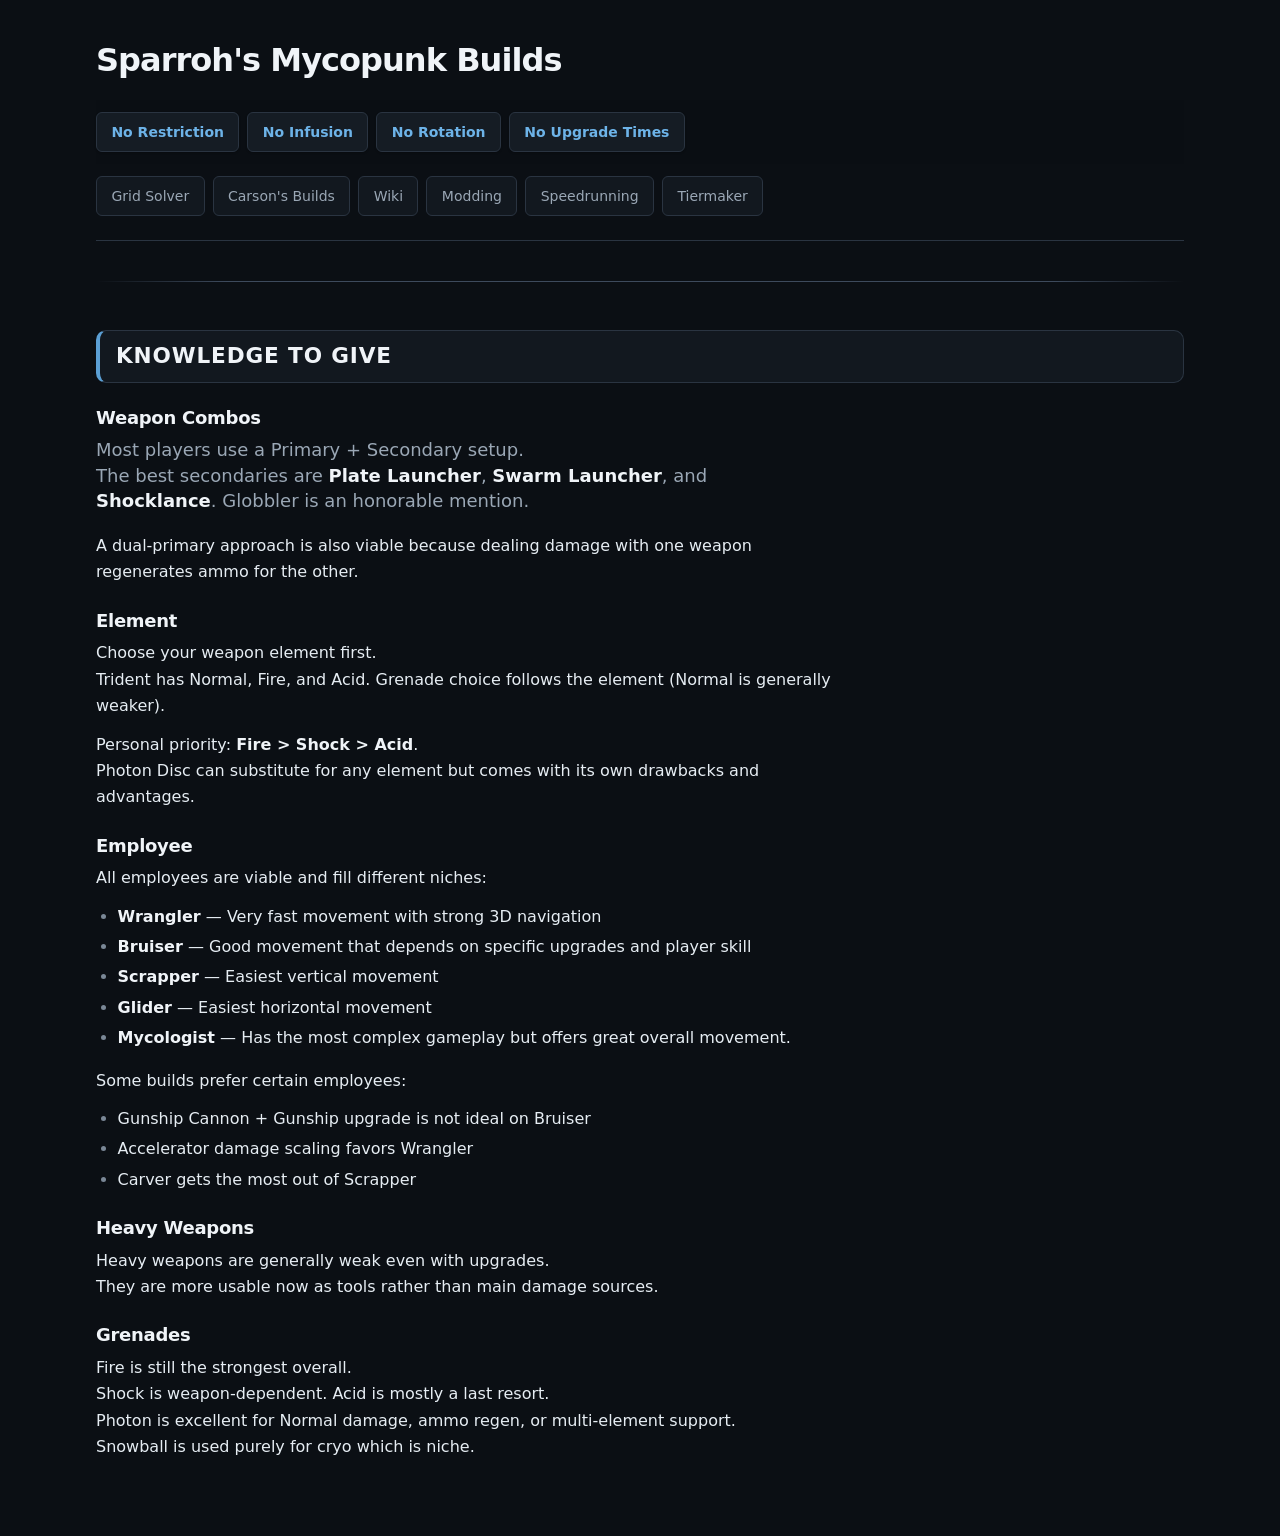
==== index.html @ 409e636d "Add files via upload" ====
<!DOCTYPE html>
<html lang="en">
<head>
  <meta charset="utf-8">
  <meta name="viewport" content="width=device-width, initial-scale=1">
  <title>Sparroh&#x27;s Mycopunk Builds</title>
  <link rel="stylesheet" href="css/style.css">
</head>
<body>
<h1>Sparroh's Mycopunk Builds</h1>
<nav class="top-nav" aria-label="Build collections">
  <a class="nav-link" href="builds/no_restriction_builds.html">No Restriction</a>
  <a class="nav-link" href="builds/no_infusion_builds.html">No Infusion</a>
  <a class="nav-link" href="builds/no_rotation_builds.html">No Rotation</a>
  <a class="nav-link" href="builds/no_upgrade_times.html">No Upgrade Times</a>
</nav>
<nav class="top-nav top-nav-secondary" aria-label="Resources">
  <a class="nav-link" href="https://coloronx.github.io/Mycopunk_UpgradeSolver/">Grid Solver</a>
  <a class="nav-link" href="https://docs.google.com/spreadsheets/d/16D7SskcxR_eVl4gwiiJHAC6Uj51Nqve1ip5ZPJP40NQ/edit?gid=1144611215#gid=1144611215">Carson&#x27;s Builds</a>
  <a class="nav-link" href="https://mycopunk.miraheze.org/wiki/Main_Page">Wiki</a>
  <a class="nav-link" href="https://thunderstore.io/c/mycopunk/">Modding</a>
  <a class="nav-link" href="https://www.speedrun.com/Mycopunk">Speedrunning</a>
  <a class="nav-link" href="https://tiermaker.com/user/18796434">Tiermaker</a>
</nav>
<hr>

<h2>Knowledge to Give</h2>

<h3>Weapon Combos</h3>
<p>Most players use a Primary + Secondary setup.<br>
The best secondaries are <strong>Plate Launcher</strong>, <strong>Swarm Launcher</strong>, and <strong>Shocklance</strong>. Globbler is an honorable mention.</p>
<p>A dual-primary approach is also viable because dealing damage with one weapon regenerates ammo for the other.</p>

<h3>Element</h3>
<p>Choose your weapon element first.<br>
Trident has Normal, Fire, and Acid. Grenade choice follows the element (Normal is generally weaker).</p>
<p>Personal priority: <strong>Fire > Shock > Acid</strong>.<br>
Photon Disc can substitute for any element but comes with its own drawbacks and advantages.</p>

<h3>Employee</h3>
<p>All employees are viable and fill different niches:</p>
<ul>
  <li><strong>Wrangler</strong> — Very fast movement with strong 3D navigation</li>
  <li><strong>Bruiser</strong> — Good movement that depends on specific upgrades and player skill</li>
  <li><strong>Scrapper</strong> — Easiest vertical movement</li>
  <li><strong>Glider</strong> — Easiest horizontal movement</li>
  <li><strong>Mycologist</strong> — Has the most complex gameplay but offers great overall movement.</li>
</ul>
<p>Some builds prefer certain employees:</p>
<ul>
  <li>Gunship Cannon + Gunship upgrade is not ideal on Bruiser</li>
  <li>Accelerator damage scaling favors Wrangler</li>
  <li>Carver gets the most out of Scrapper</li>
</ul>

<h3>Heavy Weapons</h3>
<p>Heavy weapons are generally weak even with upgrades.<br>
They are more usable now as tools rather than main damage sources.</p>

<h3>Grenades</h3>
<p>Fire is still the strongest overall.<br>
Shock is weapon-dependent. Acid is mostly a last resort.<br>
Photon is excellent for Normal damage, ammo regen, or multi-element support.<br>
Snowball is used purely for cryo which is niche.</p>
</body>
</html>
---- css/style.css ----
/* =============================================================================
   Mycopunk Amalgamation Builds — refined dark theme
   Tokens first so theming (and a future light theme) stays easy.
   ============================================================================= */

:root {
  /* Surfaces */
  --color-bg: #0b0f14;
  --color-bg-elevated: #12181f;
  --color-surface: #151c24;
  --color-surface-hover: #1a2330;
  --color-border: #2a3441;
  --color-border-strong: #3d4a5c;

  /* Text */
  --color-text: #e6edf3;
  --color-text-muted: #9aa7b5;
  --color-text-subtle: #7a8796;
  --color-heading: #f0f4f8;

  /* Accent / interactive */
  --color-accent: #5b9fd4;
  --color-accent-hover: #7eb6e0;
  --color-accent-muted: rgba(91, 159, 212, 0.14);
  --color-focus: #7eb6e0;
  --color-link: #6db3e8;
  --color-link-hover: #9dcef5;

  /* Tier accents — readable on dark, not neon */
  --tier-s: #e6b84d;
  --tier-s-bg: rgba(230, 184, 77, 0.12);
  --tier-s-border: rgba(230, 184, 77, 0.45);

  --tier-a: #5dba7a;
  --tier-a-bg: rgba(93, 186, 122, 0.12);
  --tier-a-border: rgba(93, 186, 122, 0.4);

  --tier-b: #5b9fd4;
  --tier-b-bg: rgba(91, 159, 212, 0.12);
  --tier-b-border: rgba(91, 159, 212, 0.4);

  --tier-c: #8b9aab;
  --tier-c-bg: rgba(139, 154, 171, 0.1);
  --tier-c-border: rgba(139, 154, 171, 0.35);

  --tier-d: #d4a05b;
  --tier-d-bg: rgba(212, 160, 91, 0.1);
  --tier-d-border: rgba(212, 160, 91, 0.35);

  --tier-f: #c97b7b;
  --tier-f-bg: rgba(201, 123, 123, 0.1);
  --tier-f-border: rgba(201, 123, 123, 0.35);

  /* Typography */
  --font-sans: system-ui, -apple-system, BlinkMacSystemFont, "Segoe UI", Roboto,
    "Helvetica Neue", Arial, sans-serif;
  --font-mono: ui-monospace, "Cascadia Code", "SF Mono", Menlo, Consolas,
    "Liberation Mono", monospace;

  --text-xs: 0.8125rem;
  --text-sm: 0.875rem;
  --text-base: 1rem;
  --text-lg: 1.125rem;
  --text-xl: 1.35rem;
  --text-2xl: 1.75rem;
  --text-3xl: 2rem;

  --leading-tight: 1.25;
  --leading-snug: 1.4;
  --leading-normal: 1.65;
  --tracking-wide: 0.04em;

  /* Spacing scale */
  --space-1: 0.25rem;
  --space-2: 0.5rem;
  --space-3: 0.75rem;
  --space-4: 1rem;
  --space-5: 1.25rem;
  --space-6: 1.5rem;
  --space-8: 2rem;
  --space-10: 2.5rem;
  --space-12: 3rem;
  --space-16: 4rem;

  /* Radii & elevation */
  --radius-sm: 6px;
  --radius-md: 10px;
  --radius-lg: 14px;
  --shadow-sm: 0 1px 2px rgba(0, 0, 0, 0.25);
  --shadow-md: 0 4px 16px rgba(0, 0, 0, 0.28);
  --shadow-focus: 0 0 0 3px rgba(126, 182, 224, 0.35);

  /* Layout */
  --content-max: 72rem;
  --prose-max: 46rem;
  --build-image-width: min(380px, 100%);
  --sticky-nav-offset: 0.5rem;
  --tier-sidebar-width: 4.5rem;
  --tier-nav-top: calc(var(--sticky-nav-offset) + 3.5rem);


  /* Motion */
  --ease: cubic-bezier(0.2, 0.8, 0.2, 1);
  --duration: 160ms;
}

/* -----------------------------------------------------------------------------
   Base
   ----------------------------------------------------------------------------- */

*,
*::before,
*::after {
  box-sizing: border-box;
}

html {
  color-scheme: dark;
  -webkit-text-size-adjust: 100%;
  scroll-behavior: smooth;
}

body {
  margin: 0 auto;
  max-width: var(--content-max);
  padding: var(--space-6) var(--space-4) var(--space-16);
  background-color: var(--color-bg);
  color: var(--color-text);
  font-family: var(--font-sans);
  font-size: var(--text-base);
  line-height: var(--leading-normal);
  -webkit-font-smoothing: antialiased;
  -moz-osx-font-smoothing: grayscale;
}

@media (min-width: 640px) {
  body {
    padding: var(--space-8) var(--space-6) var(--space-16);
  }
}

@media (min-width: 960px) {
  body {
    padding: var(--space-10) var(--space-8) var(--space-16);
  }
}

/* Selection */
::selection {
  background: var(--color-accent-muted);
  color: var(--color-heading);
}

/* Images */
img {
  max-width: 100%;
  height: auto;
  vertical-align: middle;
}

/* -----------------------------------------------------------------------------
   Typography
   ----------------------------------------------------------------------------- */

h1,
h2,
h3,
h4 {
  color: var(--color-heading);
  font-weight: 650;
  line-height: var(--leading-tight);
  letter-spacing: -0.02em;
  text-wrap: balance;
}

h1 {
  margin: 0 0 var(--space-4);
  font-size: clamp(1.65rem, 1.3rem + 1.4vw, var(--text-3xl));
  font-weight: 700;
  letter-spacing: -0.03em;
}

h2 {
  margin: var(--space-12) 0 var(--space-6);
  font-size: var(--text-xl);
  font-weight: 700;
  letter-spacing: var(--tracking-wide);
  text-transform: uppercase;
}

h3 {
  margin: 0 0 var(--space-3);
  font-size: var(--text-lg);
  font-weight: 650;
  letter-spacing: -0.015em;
  color: var(--color-heading);
}

p {
  margin: 0 0 var(--space-3);
  max-width: var(--prose-max);
}

/* Build card body copy can use full card width */
.build-text p {
  max-width: none;
}

ul,
ol {
  margin: 0 0 var(--space-4);
  padding-inline-start: 1.35rem;
  max-width: var(--prose-max);
}

li {
  margin-block: var(--space-1);
}

li::marker {
  color: var(--color-text-subtle);
}

strong {
  color: var(--color-heading);
  font-weight: 650;
}

hr {
  border: 0;
  height: 1px;
  margin: var(--space-10) 0;
  background: linear-gradient(
    90deg,
    transparent,
    var(--color-border-strong) 12%,
    var(--color-border-strong) 88%,
    transparent
  );
}

/* Intro / description under page title */
body > p:first-of-type,
h1 + p {
  color: var(--color-text-muted);
  font-size: var(--text-lg);
  line-height: var(--leading-snug);
  margin-bottom: var(--space-5);
}

/* Markdown source CSV link near top of build pages */
h1 + p + p,
h1 + p + p a {
  font-size: var(--text-sm);
}

/* -----------------------------------------------------------------------------
   Links
   ----------------------------------------------------------------------------- */

a {
  color: var(--color-link);
  text-decoration-thickness: 1px;
  text-underline-offset: 0.18em;
  transition: color var(--duration) var(--ease);
}

a:hover {
  color: var(--color-link-hover);
}

a:focus-visible {
  outline: 2px solid var(--color-focus);
  outline-offset: 3px;
  border-radius: 2px;
}

/* -----------------------------------------------------------------------------
   Navigation
   ----------------------------------------------------------------------------- */

.top-nav {
  display: flex;
  flex-wrap: wrap;
  gap: var(--space-2);
  margin: var(--space-5) 0 var(--space-3);
  padding: var(--space-3) 0;
  position: sticky;
  top: var(--sticky-nav-offset);
  z-index: 30;
  background: color-mix(in srgb, var(--color-bg) 88%, transparent);
  backdrop-filter: blur(10px);
  -webkit-backdrop-filter: blur(10px);
}

/* Fallback when color-mix is unavailable */
@supports not (background: color-mix(in srgb, black 50%, white)) {
  .top-nav {
    background: rgba(11, 15, 20, 0.92);
  }
}

.top-nav-secondary {
  position: static;
  margin-top: 0;
  margin-bottom: var(--space-8);
  padding-top: 0;
  padding-bottom: var(--space-6);
  border-bottom: 1px solid var(--color-border);
  background: transparent;
  backdrop-filter: none;
  -webkit-backdrop-filter: none;
}

/* Build page: left sticky tier rail + main column */
.build-layout {
  display: grid;
  grid-template-columns: var(--tier-sidebar-width) minmax(0, 1fr);
  gap: var(--space-5);
  align-items: start;
  margin-top: var(--space-4);
}

.build-main {
  min-width: 0;
}

.build-main > h1 {
  margin-top: 0;
}

/* Sticky vertical tier jump rail (build pages) */
.tier-nav {
  display: flex;
  flex-direction: column;
  flex-wrap: nowrap;
  align-items: stretch;
  gap: var(--space-2);
  margin: 0;
  padding: var(--space-3) var(--space-2);
  position: sticky;
  top: var(--tier-nav-top);
  z-index: 25;
  width: 100%;
  border: 1px solid var(--color-border);
  border-radius: var(--radius-md);
  background: color-mix(in srgb, var(--color-bg-elevated) 92%, transparent);
  backdrop-filter: blur(10px);
  -webkit-backdrop-filter: blur(10px);
  box-shadow: var(--shadow-sm);
}

@supports not (background: color-mix(in srgb, black 50%, white)) {
  .tier-nav {
    background: rgba(18, 24, 31, 0.94);
  }
}

.tier-nav-label {
  display: block;
  margin: 0 0 var(--space-1);
  color: var(--color-text-subtle);
  font-size: 0.65rem;
  font-weight: 600;
  letter-spacing: var(--tracking-wide);
  text-transform: uppercase;
  text-align: center;
  line-height: 1.2;
}

.tier-nav-link {
  display: flex;
  align-items: center;
  justify-content: center;
  width: 100%;
  min-height: 2.5rem;
  padding: 0.4rem 0.35rem;
  border: 1px solid var(--color-border);
  border-radius: var(--radius-sm);
  background: var(--color-surface);
  color: var(--color-heading) !important;
  text-decoration: none;
  font-size: var(--text-sm);
  font-weight: 700;
  letter-spacing: 0.04em;
  line-height: 1;
  transition:
    background-color var(--duration) var(--ease),
    border-color var(--duration) var(--ease),
    color var(--duration) var(--ease),
    box-shadow var(--duration) var(--ease);
}


.tier-nav-link:hover {
  background: var(--color-surface-hover);
  box-shadow: var(--shadow-sm);
}

.tier-nav-link:focus-visible {
  outline: none;
  box-shadow: var(--shadow-focus);
}

.tier-nav-link.tier-s {
  color: var(--tier-s) !important;
  border-color: var(--tier-s-border);
  background: var(--tier-s-bg);
}

.tier-nav-link.tier-a {
  color: var(--tier-a) !important;
  border-color: var(--tier-a-border);
  background: var(--tier-a-bg);
}

.tier-nav-link.tier-b {
  color: var(--tier-b) !important;
  border-color: var(--tier-b-border);
  background: var(--tier-b-bg);
}

.tier-nav-link.tier-c {
  color: var(--tier-c) !important;
  border-color: var(--tier-c-border);
  background: var(--tier-c-bg);
}

.tier-nav-link.tier-d {
  color: var(--tier-d) !important;
  border-color: var(--tier-d-border);
  background: var(--tier-d-bg);
}

.tier-nav-link.tier-f {
  color: var(--tier-f) !important;
  border-color: var(--tier-f-border);
  background: var(--tier-f-bg);
}

.tier-nav-link.tier-s:hover,
.tier-nav-link.tier-a:hover,
.tier-nav-link.tier-b:hover,
.tier-nav-link.tier-c:hover,
.tier-nav-link.tier-d:hover,
.tier-nav-link.tier-f:hover {
  filter: brightness(1.12);
}

.nav-link {
  display: inline-flex;
  align-items: center;
  gap: var(--space-1);
  min-height: 2.5rem;
  padding: 0.45rem 0.9rem;
  border: 1px solid var(--color-border);
  border-radius: var(--radius-sm);
  background: var(--color-surface);
  color: var(--color-link) !important;
  text-decoration: none;
  white-space: nowrap;
  font-size: var(--text-sm);
  font-weight: 550;
  line-height: 1.2;
  box-shadow: var(--shadow-sm);
  transition:
    background-color var(--duration) var(--ease),
    border-color var(--duration) var(--ease),
    color var(--duration) var(--ease),
    box-shadow var(--duration) var(--ease);
}

.nav-link:hover {
  border-color: var(--color-accent);
  background: var(--color-surface-hover);
  color: var(--color-link-hover) !important;
  box-shadow: var(--shadow-md);
}

.nav-link:focus-visible {
  outline: none;
  border-color: var(--color-focus);
  box-shadow: var(--shadow-focus);
}

.nav-link:active {
  transform: translateY(1px);
}

.nav-link .nav-csv {
  color: var(--color-text-subtle);
  font-size: 0.85em;
  font-weight: 500;
  margin-inline-start: 0.2rem;
}

.nav-link .nav-csv:hover {
  color: var(--color-link-hover);
}

/* Secondary resource row: slightly quieter chips */
.top-nav-secondary .nav-link {
  background: var(--color-bg-elevated);
  color: var(--color-text-muted) !important;
  font-weight: 500;
  box-shadow: none;
}

.top-nav-secondary .nav-link:hover {
  color: var(--color-link-hover) !important;
  border-color: var(--color-border-strong);
  background: var(--color-surface);
}

/* -----------------------------------------------------------------------------
   Tier headings
   ----------------------------------------------------------------------------- */

/* Generic band when no tier class is present */
h2:not([class]) {
  display: flex;
  align-items: center;
  gap: var(--space-3);
  padding: var(--space-3) var(--space-4);
  border: 1px solid var(--color-border);
  border-inline-start: 4px solid var(--color-accent);
  border-radius: var(--radius-md);
  background: var(--color-bg-elevated);
  color: var(--color-heading);
  scroll-margin-top: calc(var(--tier-nav-top) + var(--space-3));
}


.tier-heading {
  display: flex;
  align-items: center;
  gap: var(--space-3);
  margin: var(--space-12) 0 var(--space-6);
  padding: var(--space-3) var(--space-4);
  border: 1px solid var(--color-border);
  border-inline-start-width: 4px;
  border-inline-start-style: solid;
  border-radius: var(--radius-md);
  font-size: var(--text-xl);
  font-weight: 700;
  letter-spacing: var(--tracking-wide);
  text-transform: uppercase;
  line-height: var(--leading-tight);
  /* Land below sticky top nav when using jump links */
  scroll-margin-top: calc(var(--tier-nav-top) + var(--space-3));
}


.tier-heading:first-of-type {
  margin-top: var(--space-6);
}


.tier-s {
  color: var(--tier-s);
  background: var(--tier-s-bg);
  border-color: var(--tier-s-border);
  border-inline-start-color: var(--tier-s);
}

.tier-a {
  color: var(--tier-a);
  background: var(--tier-a-bg);
  border-color: var(--tier-a-border);
  border-inline-start-color: var(--tier-a);
}

.tier-b {
  color: var(--tier-b);
  background: var(--tier-b-bg);
  border-color: var(--tier-b-border);
  border-inline-start-color: var(--tier-b);
}

.tier-c {
  color: var(--tier-c);
  background: var(--tier-c-bg);
  border-color: var(--tier-c-border);
  border-inline-start-color: var(--tier-c);
}

.tier-d {
  color: var(--tier-d);
  background: var(--tier-d-bg);
  border-color: var(--tier-d-border);
  border-inline-start-color: var(--tier-d);
}

.tier-f {
  color: var(--tier-f);
  background: var(--tier-f-bg);
  border-color: var(--tier-f-border);
  border-inline-start-color: var(--tier-f);
}

/* -----------------------------------------------------------------------------
   Build cards
   ----------------------------------------------------------------------------- */

.build {
  display: flex !important;
  flex-direction: row;
  align-items: flex-start;
  gap: var(--space-6);
  margin-bottom: var(--space-5);
  padding: var(--space-5);
  border: 1px solid var(--color-border);
  border-radius: var(--radius-lg);
  background: var(--color-surface);
  box-shadow: var(--shadow-sm);
  transition:
    border-color var(--duration) var(--ease),
    background-color var(--duration) var(--ease),
    box-shadow var(--duration) var(--ease);
}

/* Left accent stripe by tier (when data-tier / class present) */
.build.tier-s,
.build[data-tier="S"] {
  border-inline-start: 3px solid var(--tier-s);
}

.build.tier-a,
.build[data-tier="A"] {
  border-inline-start: 3px solid var(--tier-a);
}

.build.tier-b,
.build[data-tier="B"] {
  border-inline-start: 3px solid var(--tier-b);
}

.build.tier-c,
.build[data-tier="C"] {
  border-inline-start: 3px solid var(--tier-c);
}

.build.tier-d,
.build[data-tier="D"] {
  border-inline-start: 3px solid var(--tier-d);
}

.build.tier-f,
.build[data-tier="F"] {
  border-inline-start: 3px solid var(--tier-f);
}

@media (hover: hover) and (pointer: fine) {
  .build:hover {
    border-color: var(--color-border-strong);
    background: var(--color-surface-hover);
    box-shadow: var(--shadow-md);
  }
}

.build-text {
  flex: 1 1 60%;
  min-width: 0;
}

.build-text h3 {
  margin-bottom: var(--space-3);
}

/* Field rows: label muted, value readable */
.build-text p {
  margin: 0 0 var(--space-2);
  font-size: var(--text-sm);
  line-height: var(--leading-snug);
  color: var(--color-text);
}

.build-text p:last-child {
  margin-bottom: 0;
}

.build-text p strong {
  display: inline;
  color: var(--color-text-muted);
  font-weight: 600;
  font-size: var(--text-xs);
  letter-spacing: 0.02em;
  text-transform: uppercase;
  margin-inline-end: 0.35rem;
}

/* Kill time as a compact mono badge */
.kill-time {
  display: inline-block;
  margin-inline-start: 0.15rem;
  padding: 0.15rem 0.5rem;
  border-radius: var(--radius-sm);
  border: 1px solid var(--color-border);
  background: var(--color-bg-elevated);
  color: var(--color-heading);
  font-family: var(--font-mono);
  font-size: var(--text-sm);
  font-weight: 600;
  font-variant-numeric: tabular-nums;
  letter-spacing: 0.02em;
  line-height: 1.3;
  vertical-align: middle;
}

.build-image {
  flex: 0 0 380px;
  max-width: 100%;
}

.build-image img {
  display: block;
  width: 100%;
  height: auto;
  border-radius: var(--radius-md);
  border: 1px solid var(--color-border);
  background: var(--color-bg);
  box-shadow: var(--shadow-sm);
}

/* Stack on smaller screens */
@media (max-width: 800px) {
  .build-layout {
    grid-template-columns: 1fr;
    gap: var(--space-4);
  }

  .tier-nav {
    flex-direction: row;
    flex-wrap: wrap;
    align-items: center;
    top: var(--sticky-nav-offset);
    padding: var(--space-2) var(--space-3);
  }

  .tier-nav-label {
    margin: 0 var(--space-1) 0 0;
    text-align: start;
    font-size: var(--text-xs);
  }

  .tier-nav-link {
    width: auto;
    min-width: 2.5rem;
    flex: 0 0 auto;
  }

  .build {
    flex-direction: column;
    gap: var(--space-4);
    padding: var(--space-4);
  }

  .build-image {
    flex: none;
    width: 100%;
    order: -1; /* image first on mobile for faster recognition */
  }

  .build-text h3 {
    font-size: var(--text-base);
  }
}

/* Very small phones */
@media (max-width: 420px) {
  body {
    padding-inline: var(--space-3);
  }

  .nav-link {
    min-height: 2.75rem;
    padding-inline: 0.75rem;
  }

  .tier-nav {
    padding: var(--space-2);
    gap: var(--space-1);
  }

  .tier-nav-link {
    min-width: 2.35rem;
    min-height: 2.35rem;
  }

  .tier-heading,
  h2:not([class]) {
    font-size: var(--text-base);
    padding: var(--space-2) var(--space-3);
  }
}



/* -----------------------------------------------------------------------------
   Guide / knowledge sections (README prose)
   ----------------------------------------------------------------------------- */

/* Nested h3 under knowledge sections */
body > h3,
hr ~ h3 {
  margin-top: var(--space-6);
  margin-bottom: var(--space-2);
  font-size: var(--text-lg);
  text-transform: none;
  letter-spacing: -0.015em;
}

/* -----------------------------------------------------------------------------
   Accessibility & motion
   ----------------------------------------------------------------------------- */

@media (prefers-reduced-motion: reduce) {
  html {
    scroll-behavior: auto;
  }

  *,
  *::before,
  *::after {
    animation-duration: 0.01ms !important;
    animation-iteration-count: 1 !important;
    transition-duration: 0.01ms !important;
  }

  .nav-link:active {
    transform: none;
  }
}

/* Ensure focus is always visible for keyboard users on interactive chrome */
.nav-link:focus:not(:focus-visible) {
  outline: none;
}
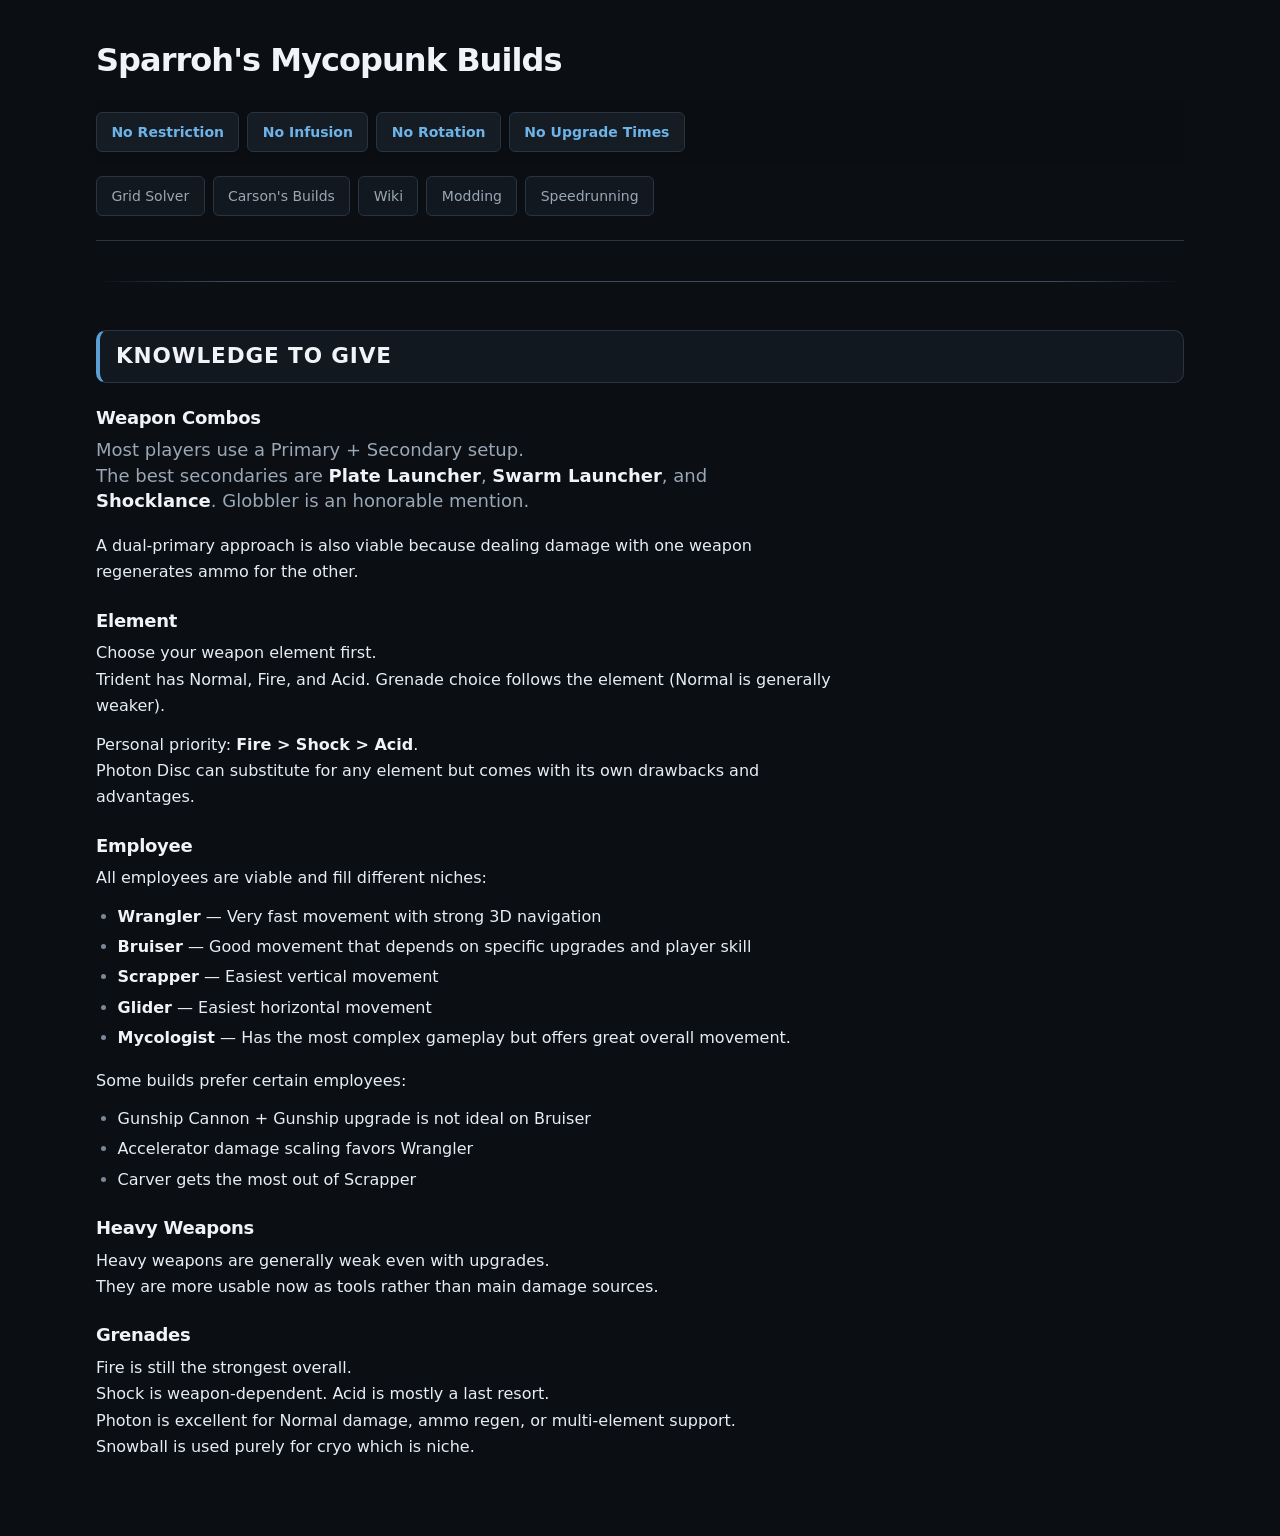
==== commit a3745756: "Add files via upload" ====
--- a/index.html
+++ b/index.html
@@ -20,7 +20,6 @@
   <a class="nav-link" href="https://mycopunk.miraheze.org/wiki/Main_Page">Wiki</a>
   <a class="nav-link" href="https://thunderstore.io/c/mycopunk/">Modding</a>
   <a class="nav-link" href="https://www.speedrun.com/Mycopunk">Speedrunning</a>
-  <a class="nav-link" href="https://tiermaker.com/user/18796434">Tiermaker</a>
 </nav>
 <hr>
 
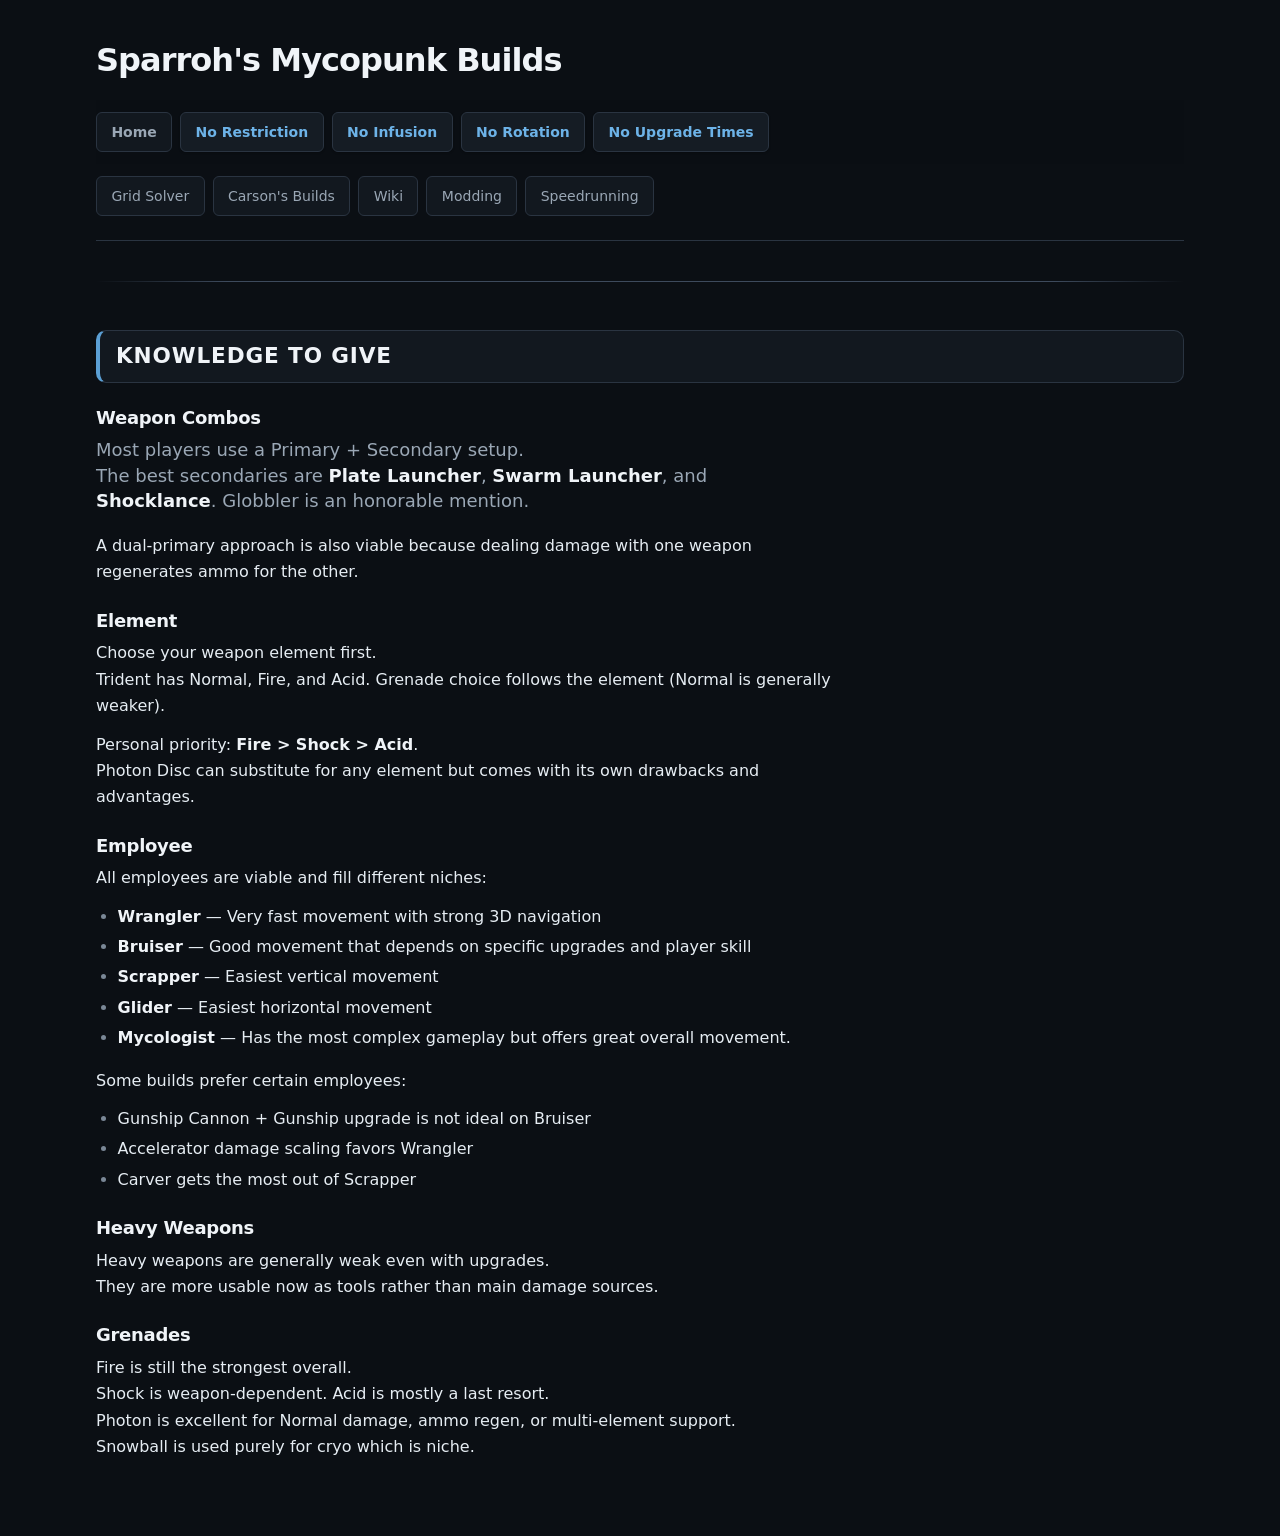
==== commit a3f08a82: "Add files via upload" ====
--- a/index.html
+++ b/index.html
@@ -9,6 +9,7 @@
 <body>
 <h1>Sparroh's Mycopunk Builds</h1>
 <nav class="top-nav" aria-label="Build collections">
+  <span class="nav-link nav-link-current" aria-current="page">Home</span>
   <a class="nav-link" href="builds/no_restriction_builds.html">No Restriction</a>
   <a class="nav-link" href="builds/no_infusion_builds.html">No Infusion</a>
   <a class="nav-link" href="builds/no_rotation_builds.html">No Rotation</a>
--- a/css/style.css
+++ b/css/style.css
@@ -487,6 +487,27 @@
   transform: translateY(1px);
 }
 
+/* Current-page placeholder (e.g. Home on index) — same footprint, not a link */
+.nav-link-current,
+span.nav-link {
+  color: var(--color-text-muted) !important;
+  cursor: default;
+  pointer-events: none;
+  user-select: none;
+  border-color: var(--color-border);
+  background: var(--color-bg-elevated);
+  box-shadow: none;
+}
+
+.nav-link-current:hover,
+span.nav-link:hover {
+  border-color: var(--color-border);
+  background: var(--color-bg-elevated);
+  color: var(--color-text-muted) !important;
+  box-shadow: none;
+}
+
+
 .nav-link .nav-csv {
   color: var(--color-text-subtle);
   font-size: 0.85em;
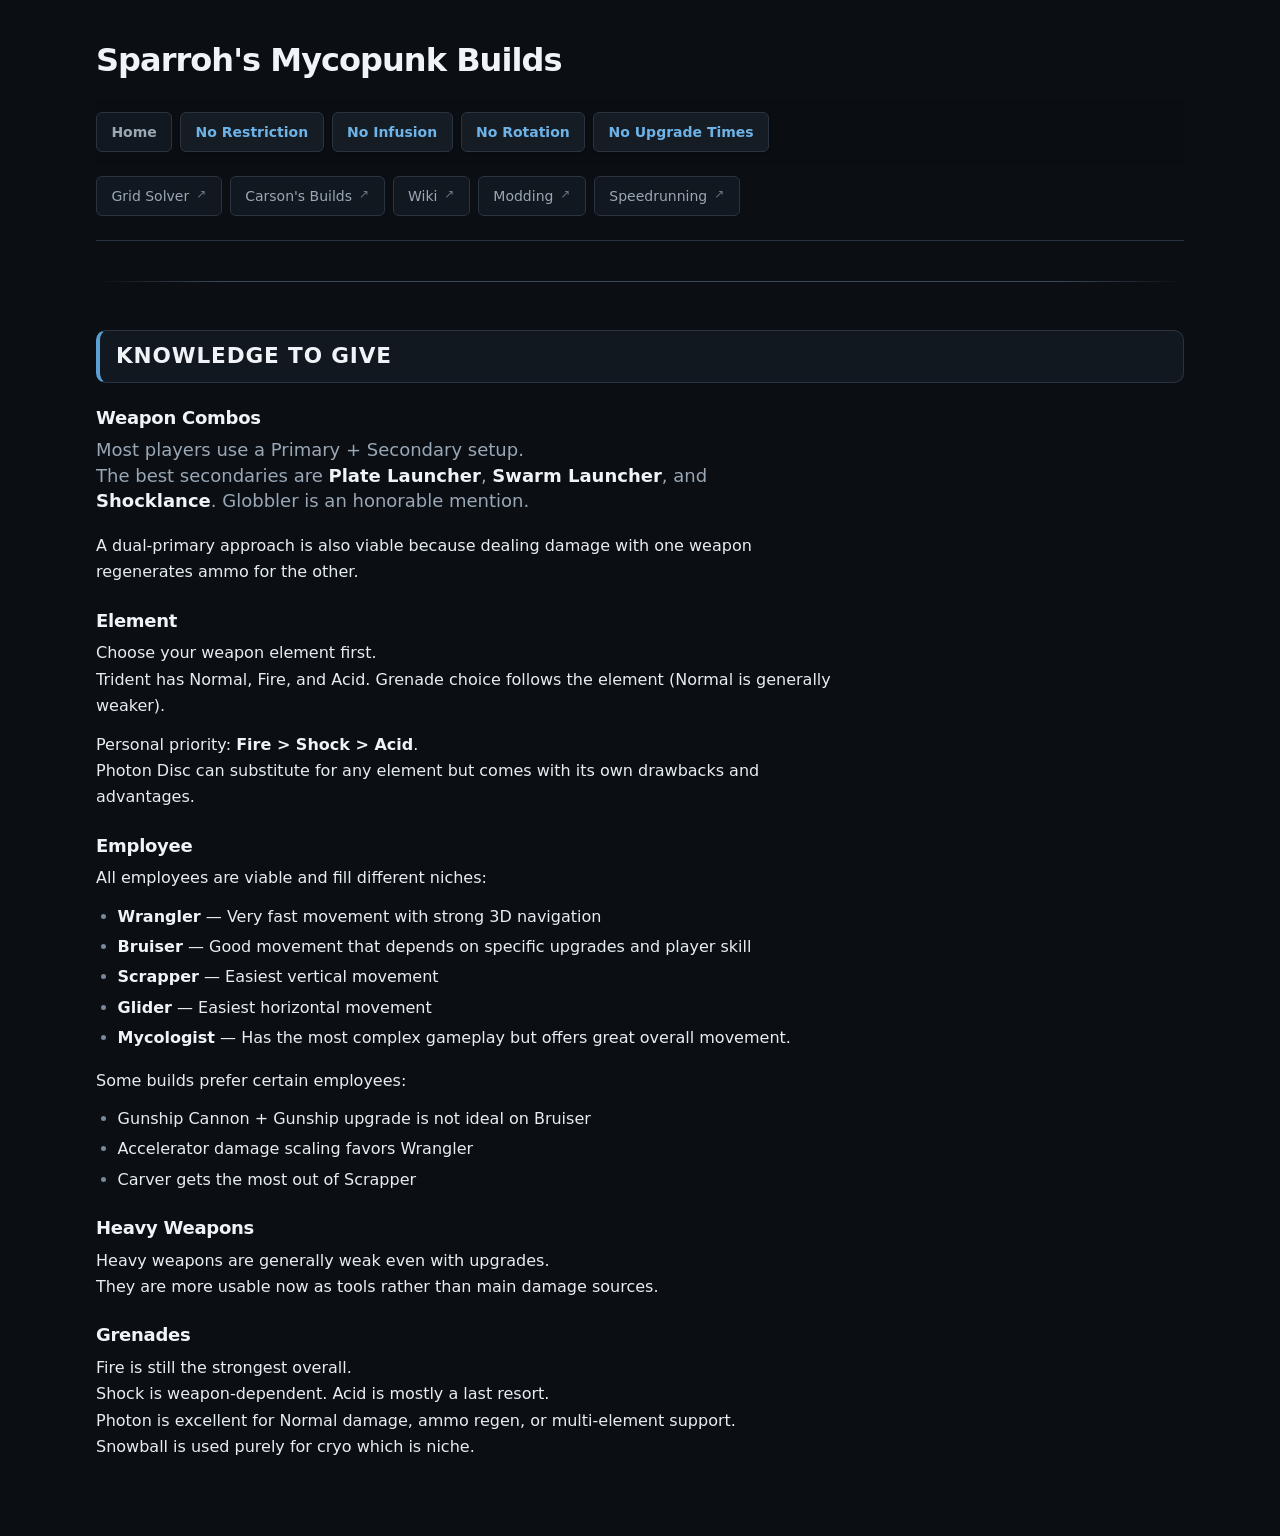
==== commit f9980466: "Add files via upload" ====
--- a/index.html
+++ b/index.html
@@ -16,11 +16,11 @@
   <a class="nav-link" href="builds/no_upgrade_times.html">No Upgrade Times</a>
 </nav>
 <nav class="top-nav top-nav-secondary" aria-label="Resources">
-  <a class="nav-link" href="https://coloronx.github.io/Mycopunk_UpgradeSolver/">Grid Solver</a>
-  <a class="nav-link" href="https://docs.google.com/spreadsheets/d/16D7SskcxR_eVl4gwiiJHAC6Uj51Nqve1ip5ZPJP40NQ/edit?gid=1144611215#gid=1144611215">Carson&#x27;s Builds</a>
-  <a class="nav-link" href="https://mycopunk.miraheze.org/wiki/Main_Page">Wiki</a>
-  <a class="nav-link" href="https://thunderstore.io/c/mycopunk/">Modding</a>
-  <a class="nav-link" href="https://www.speedrun.com/Mycopunk">Speedrunning</a>
+  <a class="nav-link nav-link-external" href="https://coloronx.github.io/Mycopunk_UpgradeSolver/" target="_blank" rel="noopener noreferrer" title="Opens in a new tab" aria-label="Grid Solver (external link)">Grid Solver<span class="nav-external-mark" aria-hidden="true">↗</span></a>
+  <a class="nav-link nav-link-external" href="https://docs.google.com/spreadsheets/d/16D7SskcxR_eVl4gwiiJHAC6Uj51Nqve1ip5ZPJP40NQ/edit?gid=1144611215#gid=1144611215" target="_blank" rel="noopener noreferrer" title="Opens in a new tab" aria-label="Carson&#x27;s Builds (external link)">Carson&#x27;s Builds<span class="nav-external-mark" aria-hidden="true">↗</span></a>
+  <a class="nav-link nav-link-external" href="https://mycopunk.miraheze.org/wiki/Main_Page" target="_blank" rel="noopener noreferrer" title="Opens in a new tab" aria-label="Wiki (external link)">Wiki<span class="nav-external-mark" aria-hidden="true">↗</span></a>
+  <a class="nav-link nav-link-external" href="https://thunderstore.io/c/mycopunk/" target="_blank" rel="noopener noreferrer" title="Opens in a new tab" aria-label="Modding (external link)">Modding<span class="nav-external-mark" aria-hidden="true">↗</span></a>
+  <a class="nav-link nav-link-external" href="https://www.speedrun.com/Mycopunk" target="_blank" rel="noopener noreferrer" title="Opens in a new tab" aria-label="Speedrunning (external link)">Speedrunning<span class="nav-external-mark" aria-hidden="true">↗</span></a>
 </nav>
 <hr>
 
--- a/css/style.css
+++ b/css/style.css
@@ -241,12 +241,14 @@
 
 /* Intro / description under page title */
 body > p:first-of-type,
-h1 + p {
+h1 + p,
+.page-title + p {
   color: var(--color-text-muted);
   font-size: var(--text-lg);
   line-height: var(--leading-snug);
   margin-bottom: var(--space-5);
 }
+
 
 /* Markdown source CSV link near top of build pages */
 h1 + p + p,
@@ -325,9 +327,27 @@
   min-width: 0;
 }
 
-.build-main > h1 {
+.build-main > h1,
+.build-main > .page-title {
   margin-top: 0;
 }
+
+/* Collection title under site h1 + nav (build pages) */
+.page-title {
+  margin: 0 0 var(--space-4);
+  padding: 0;
+  border: 0;
+  border-radius: 0;
+  background: transparent;
+  color: var(--color-heading);
+  font-size: clamp(1.35rem, 1.15rem + 0.8vw, var(--text-2xl));
+  font-weight: 700;
+  letter-spacing: -0.025em;
+  text-transform: none;
+  line-height: var(--leading-tight);
+  scroll-margin-top: 0;
+}
+
 
 /* Sticky vertical tier jump rail (build pages) */
 .tier-nav {
@@ -533,6 +553,24 @@
   background: var(--color-surface);
 }
 
+/* External resource links — leave-site cue */
+.nav-link-external .nav-external-mark {
+  display: inline-block;
+  margin-inline-start: 0.2rem;
+  color: var(--color-text-subtle);
+  font-size: 0.85em;
+  font-weight: 500;
+  line-height: 1;
+  opacity: 0.85;
+  transform: translateY(-0.05em);
+}
+
+.nav-link-external:hover .nav-external-mark {
+  color: var(--color-link-hover);
+  opacity: 1;
+}
+
+
 /* -----------------------------------------------------------------------------
    Tier headings
    ----------------------------------------------------------------------------- */
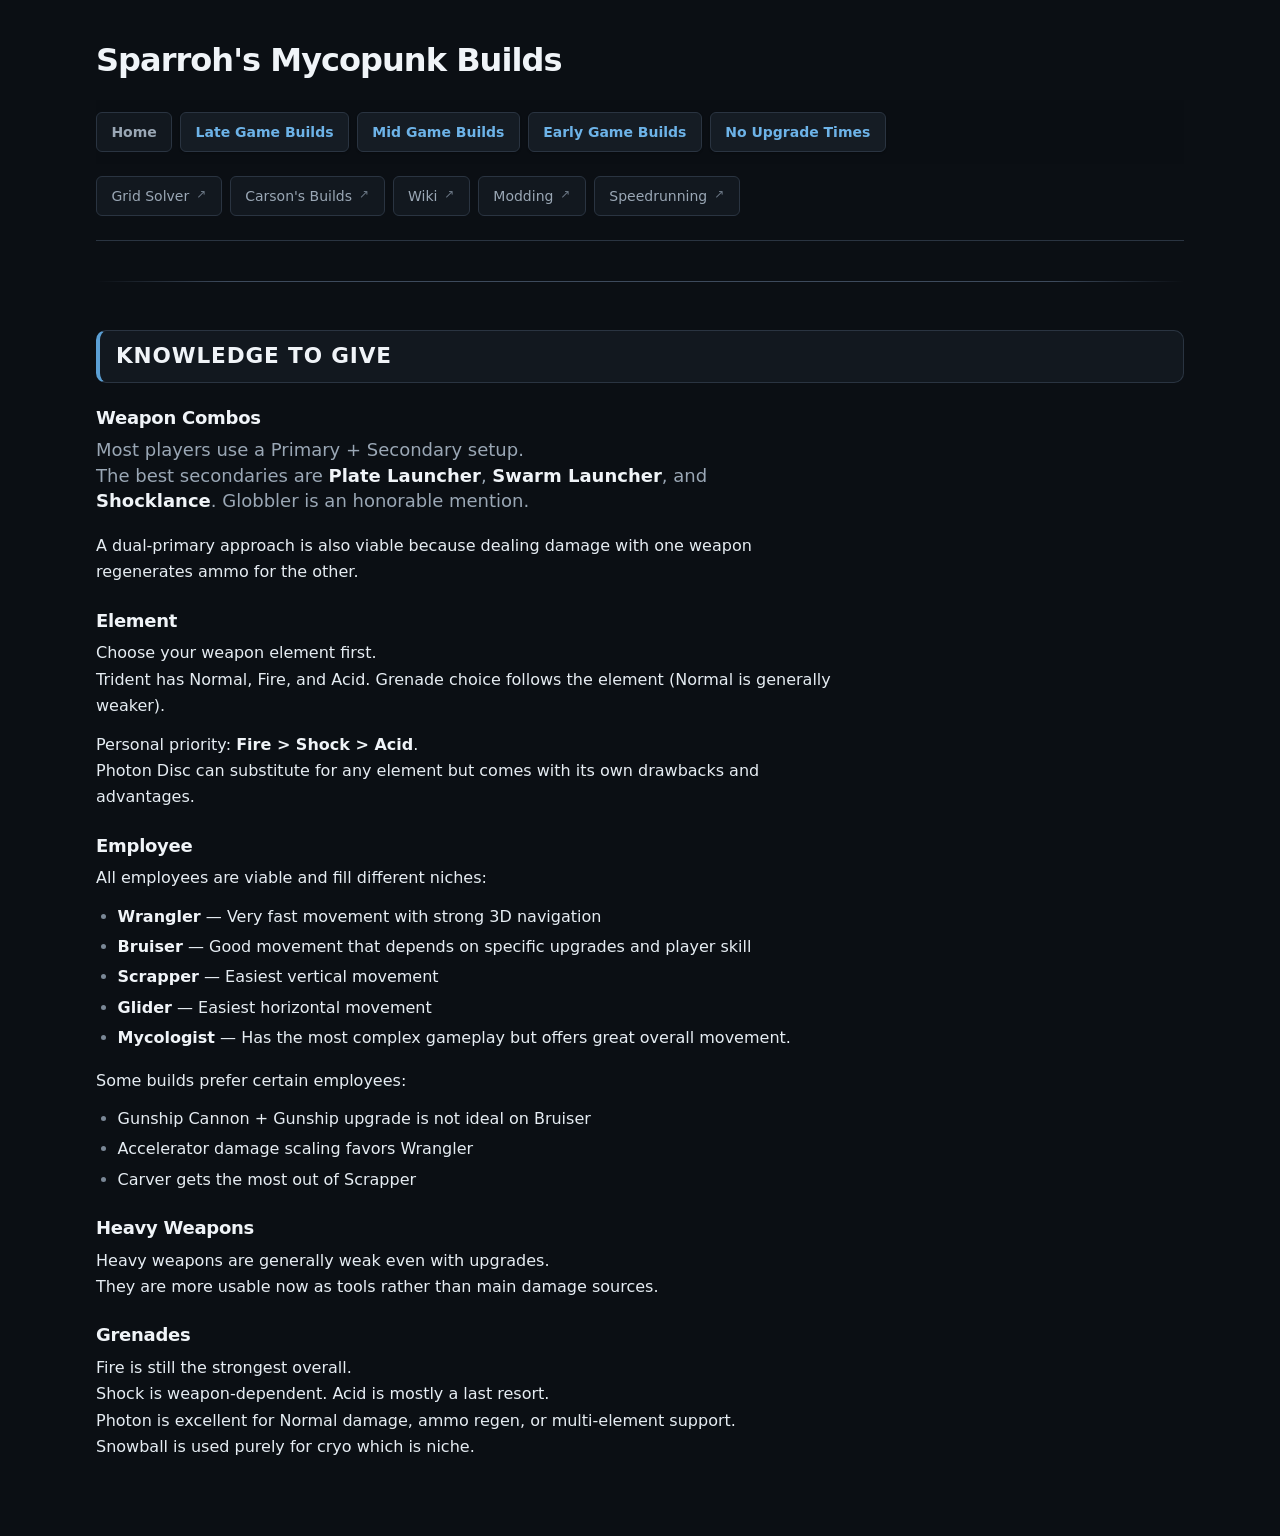
==== commit 2a571666: "Add files via upload" ====
--- a/index.html
+++ b/index.html
@@ -10,9 +10,9 @@
 <h1>Sparroh's Mycopunk Builds</h1>
 <nav class="top-nav" aria-label="Build collections">
   <span class="nav-link nav-link-current" aria-current="page">Home</span>
-  <a class="nav-link" href="builds/no_restriction_builds.html">No Restriction</a>
-  <a class="nav-link" href="builds/no_infusion_builds.html">No Infusion</a>
-  <a class="nav-link" href="builds/no_rotation_builds.html">No Rotation</a>
+  <a class="nav-link" href="builds/no_restriction_builds.html">Late Game Builds</a>
+  <a class="nav-link" href="builds/no_infusion_builds.html">Mid Game Builds</a>
+  <a class="nav-link" href="builds/no_rotation_builds.html">Early Game Builds</a>
   <a class="nav-link" href="builds/no_upgrade_times.html">No Upgrade Times</a>
 </nav>
 <nav class="top-nav top-nav-secondary" aria-label="Resources">
--- a/css/style.css
+++ b/css/style.css
@@ -96,7 +96,9 @@
   --build-image-width: min(380px, 100%);
   --sticky-nav-offset: 0.5rem;
   --tier-sidebar-width: 4.5rem;
-  --tier-nav-top: calc(var(--sticky-nav-offset) + 3.5rem);
+  /* Clear sticky top-nav blur/background when the tier rail sticks */
+  --tier-nav-top: calc(var(--sticky-nav-offset) + 5rem);
+
 
 
   /* Motion */
@@ -250,11 +252,33 @@
 }
 
 
-/* Markdown source CSV link near top of build pages */
-h1 + p + p,
-h1 + p + p a {
+/* Source CSV link under collection title / description */
+.page-source {
+  margin-top: calc(-1 * var(--space-3));
+  margin-bottom: var(--space-6);
+  max-width: var(--prose-max);
+  color: var(--color-text-subtle);
   font-size: var(--text-sm);
-}
+  line-height: var(--leading-snug);
+}
+
+.page-source a {
+  font-weight: 550;
+}
+
+.page-source-external .nav-external-mark {
+  margin-inline-start: 0.15rem;
+  color: var(--color-text-subtle);
+  font-size: 0.9em;
+  opacity: 0.85;
+}
+
+.page-source-external:hover .nav-external-mark {
+  color: var(--color-link-hover);
+  opacity: 1;
+}
+
+
 
 /* -----------------------------------------------------------------------------
    Links
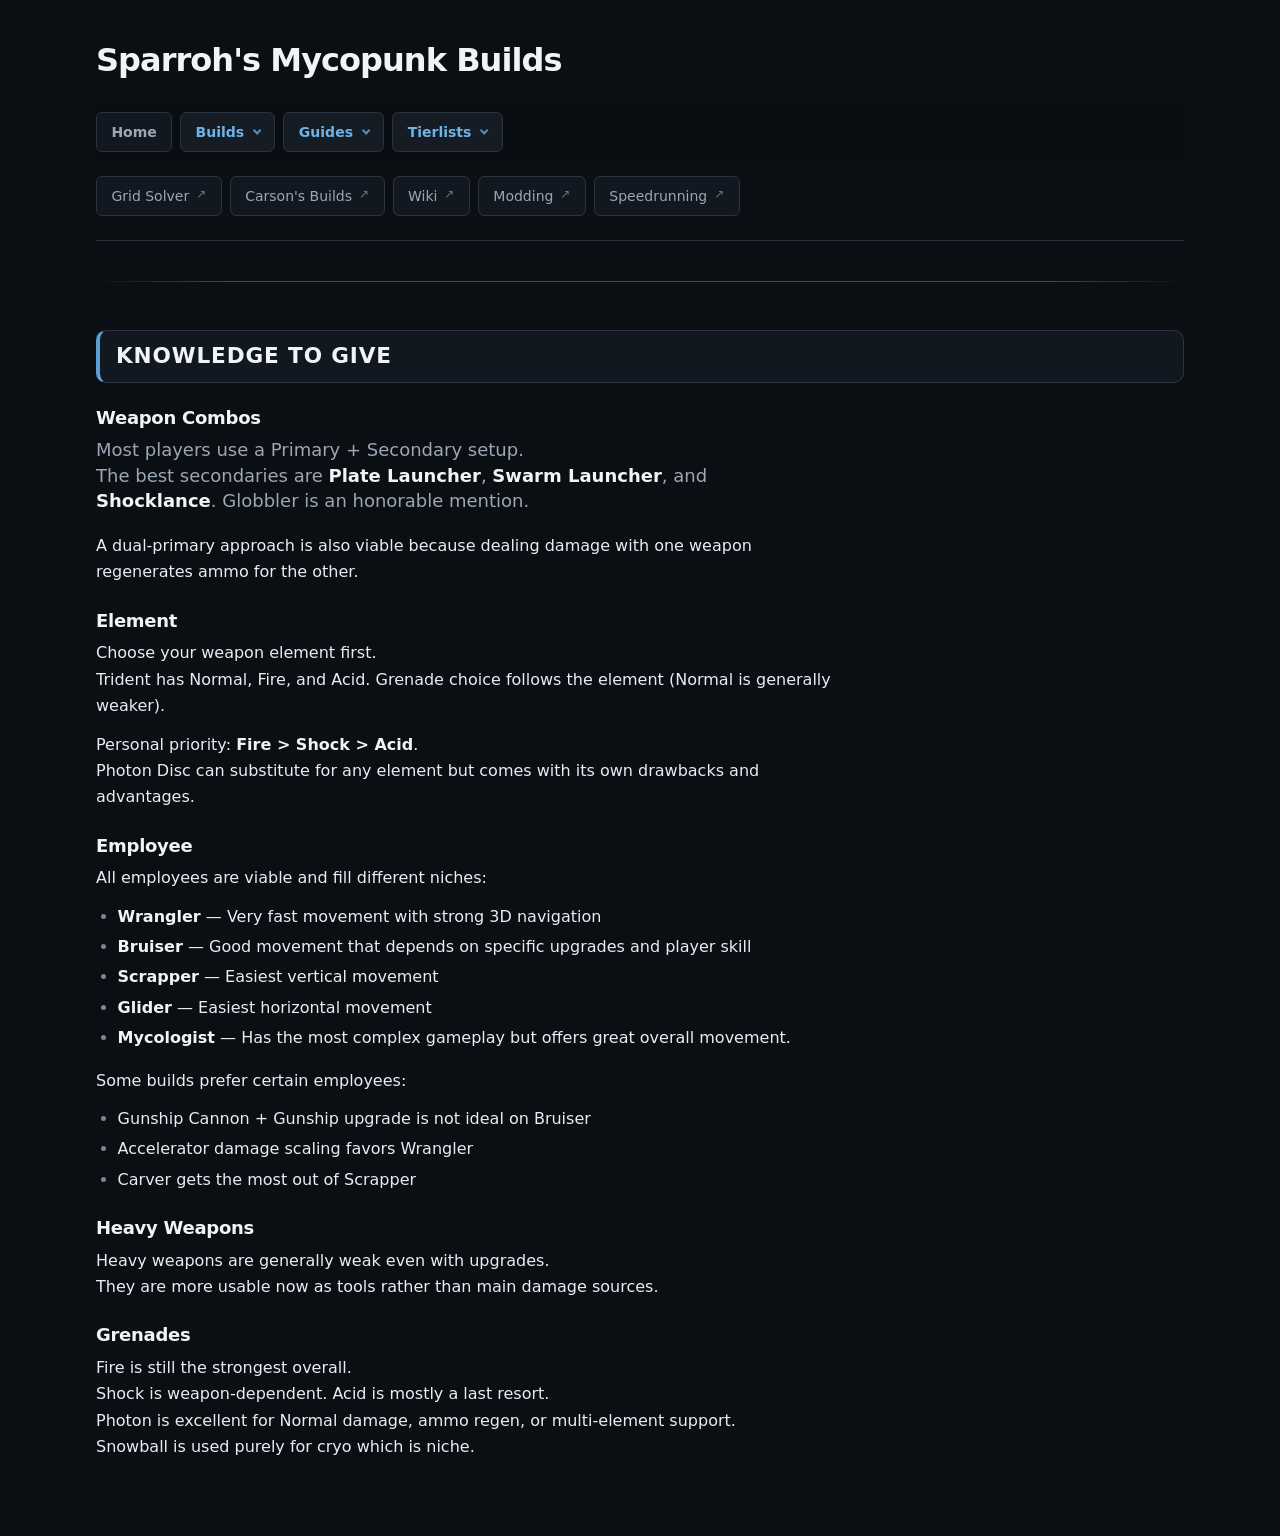
==== commit 5a1aadf3: "Add files via upload" ====
--- a/index.html
+++ b/index.html
@@ -8,12 +8,35 @@
 </head>
 <body>
 <h1>Sparroh's Mycopunk Builds</h1>
-<nav class="top-nav" aria-label="Build collections">
+<nav class="top-nav" aria-label="Site">
   <span class="nav-link nav-link-current" aria-current="page">Home</span>
-  <a class="nav-link" href="builds/no_restriction_builds.html">Late Game Builds</a>
-  <a class="nav-link" href="builds/no_infusion_builds.html">Mid Game Builds</a>
-  <a class="nav-link" href="builds/no_rotation_builds.html">Early Game Builds</a>
-  <a class="nav-link" href="builds/no_upgrade_times.html">No Upgrade Times</a>
+  <details class="nav-dropdown" data-nav-section="builds">
+    <summary class="nav-link nav-dropdown-trigger">Builds<span class="nav-dropdown-caret" aria-hidden="true"></span></summary>
+    <div class="nav-dropdown-panel" role="group" aria-label="Builds pages">
+      <a class="nav-dropdown-link" href="builds/no_restriction_builds.html">Late Game Builds</a>
+      <a class="nav-dropdown-link" href="builds/no_infusion_builds.html">Mid Game Builds</a>
+      <a class="nav-dropdown-link" href="builds/no_rotation_builds.html">Early Game Builds</a>
+      <a class="nav-dropdown-link" href="builds/no_upgrade_times.html">No Upgrade Times</a>
+    </div>
+  </details>
+  <details class="nav-dropdown" data-nav-section="guides">
+    <summary class="nav-link nav-dropdown-trigger">Guides<span class="nav-dropdown-caret" aria-hidden="true"></span></summary>
+    <div class="nav-dropdown-panel" role="group" aria-label="Guides pages">
+      <a class="nav-dropdown-link" href="guides/building_guide.html">Building Guide</a>
+      <a class="nav-dropdown-link" href="guides/carver_guide.html">Carver Guide</a>
+      <a class="nav-dropdown-link" href="guides/globbler_guide.html">Globbler Guide</a>
+      <a class="nav-dropdown-link" href="guides/modding_guide.html">Modding Guide</a>
+      <a class="nav-dropdown-link" href="guides/bruisers_bears_guide.html">Bruiser&#x27;s Bears Guide</a>
+      <a class="nav-dropdown-link" href="guides/roachards_pumpkins_guide.html">Roachard&#x27;s Pumpkins Guide</a>
+      <a class="nav-dropdown-link" href="guides/terrys_pumpkins_guide.html">Terry&#x27;s Pumpkins Guide</a>
+    </div>
+  </details>
+  <details class="nav-dropdown" data-nav-section="tierlists">
+    <summary class="nav-link nav-dropdown-trigger">Tierlists<span class="nav-dropdown-caret" aria-hidden="true"></span></summary>
+    <div class="nav-dropdown-panel" role="group" aria-label="Tierlists pages">
+      <a class="nav-dropdown-link" href="tierlists/weapon_tierlist.html">Weapon Tierlist</a>
+    </div>
+  </details>
 </nav>
 <nav class="top-nav top-nav-secondary" aria-label="Resources">
   <a class="nav-link nav-link-external" href="https://coloronx.github.io/Mycopunk_UpgradeSolver/" target="_blank" rel="noopener noreferrer" title="Opens in a new tab" aria-label="Grid Solver (external link)">Grid Solver<span class="nav-external-mark" aria-hidden="true">↗</span></a>
@@ -62,5 +85,33 @@
 Shock is weapon-dependent. Acid is mostly a last resort.<br>
 Photon is excellent for Normal damage, ammo regen, or multi-element support.<br>
 Snowball is used purely for cryo which is niche.</p>
+<script>
+(function () {
+  var nav = document.querySelector(".top-nav");
+  if (!nav) return;
+  var dropdowns = nav.querySelectorAll("details.nav-dropdown");
+  if (!dropdowns.length) return;
+
+  function closeAll(except) {
+    dropdowns.forEach(function (d) {
+      if (d !== except) d.open = false;
+    });
+  }
+
+  dropdowns.forEach(function (d) {
+    d.addEventListener("toggle", function () {
+      if (d.open) closeAll(d);
+    });
+  });
+
+  document.addEventListener("click", function (e) {
+    if (!nav.contains(e.target)) closeAll(null);
+  });
+
+  document.addEventListener("keydown", function (e) {
+    if (e.key === "Escape") closeAll(null);
+  });
+})();
+</script>
 </body>
 </html>
--- a/css/style.css
+++ b/css/style.css
@@ -533,7 +533,7 @@
 
 /* Current-page placeholder (e.g. Home on index) — same footprint, not a link */
 .nav-link-current,
-span.nav-link {
+span.nav-link:not(.nav-dropdown-trigger) {
   color: var(--color-text-muted) !important;
   cursor: default;
   pointer-events: none;
@@ -544,12 +544,121 @@
 }
 
 .nav-link-current:hover,
-span.nav-link:hover {
+span.nav-link:not(.nav-dropdown-trigger):hover {
   border-color: var(--color-border);
   background: var(--color-bg-elevated);
   color: var(--color-text-muted) !important;
   box-shadow: none;
 }
+
+/* -----------------------------------------------------------------------------
+   Nav dropdowns (Home: Builds / Guides / Tierlists)
+   ----------------------------------------------------------------------------- */
+
+.nav-dropdown {
+  position: relative;
+  display: inline-flex;
+  flex-direction: column;
+  align-items: stretch;
+}
+
+.nav-dropdown > summary {
+  list-style: none;
+  cursor: pointer;
+  user-select: none;
+}
+
+.nav-dropdown > summary::-webkit-details-marker {
+  display: none;
+}
+
+.nav-dropdown-trigger {
+  /* summary uses .nav-link; keep interactive */
+  pointer-events: auto;
+}
+
+.nav-dropdown-caret {
+  display: inline-block;
+  width: 0.45em;
+  height: 0.45em;
+  margin-inline-start: 0.35rem;
+  border-right: 2px solid currentColor;
+  border-bottom: 2px solid currentColor;
+  transform: translateY(-0.1em) rotate(45deg);
+  opacity: 0.75;
+  transition: transform var(--duration) var(--ease), opacity var(--duration) var(--ease);
+}
+
+.nav-dropdown[open] > .nav-dropdown-trigger {
+  border-color: var(--color-accent);
+  background: var(--color-surface-hover);
+  color: var(--color-link-hover) !important;
+}
+
+.nav-dropdown[open] .nav-dropdown-caret {
+  transform: translateY(0.12em) rotate(225deg);
+  opacity: 1;
+}
+
+.nav-dropdown-panel {
+  position: absolute;
+  top: calc(100% + var(--space-2));
+  left: 0;
+  z-index: 40;
+  display: flex;
+  flex-direction: column;
+  gap: var(--space-1);
+  min-width: max(12rem, 100%);
+  max-width: min(20rem, 90vw);
+  padding: var(--space-2);
+  border: 1px solid var(--color-border-strong);
+  border-radius: var(--radius-md);
+  background: color-mix(in srgb, var(--color-bg-elevated) 96%, transparent);
+  backdrop-filter: blur(12px);
+  -webkit-backdrop-filter: blur(12px);
+  box-shadow: var(--shadow-md);
+}
+
+@supports not (background: color-mix(in srgb, black 50%, white)) {
+  .nav-dropdown-panel {
+    background: rgba(18, 24, 31, 0.98);
+  }
+}
+
+.nav-dropdown-link {
+  display: block;
+  padding: 0.55rem 0.75rem;
+  border: 1px solid transparent;
+  border-radius: var(--radius-sm);
+  color: var(--color-link) !important;
+  text-decoration: none;
+  font-size: var(--text-sm);
+  font-weight: 550;
+  line-height: 1.3;
+  white-space: nowrap;
+  transition:
+    background-color var(--duration) var(--ease),
+    border-color var(--duration) var(--ease),
+    color var(--duration) var(--ease);
+}
+
+.nav-dropdown-link:hover {
+  background: var(--color-surface-hover);
+  border-color: var(--color-border);
+  color: var(--color-link-hover) !important;
+}
+
+.nav-dropdown-link:focus-visible {
+  outline: none;
+  box-shadow: var(--shadow-focus);
+}
+
+.page-placeholder {
+  margin-top: var(--space-6);
+  color: var(--color-text-subtle);
+  font-size: var(--text-sm);
+}
+
 
 
 .nav-link .nav-csv {
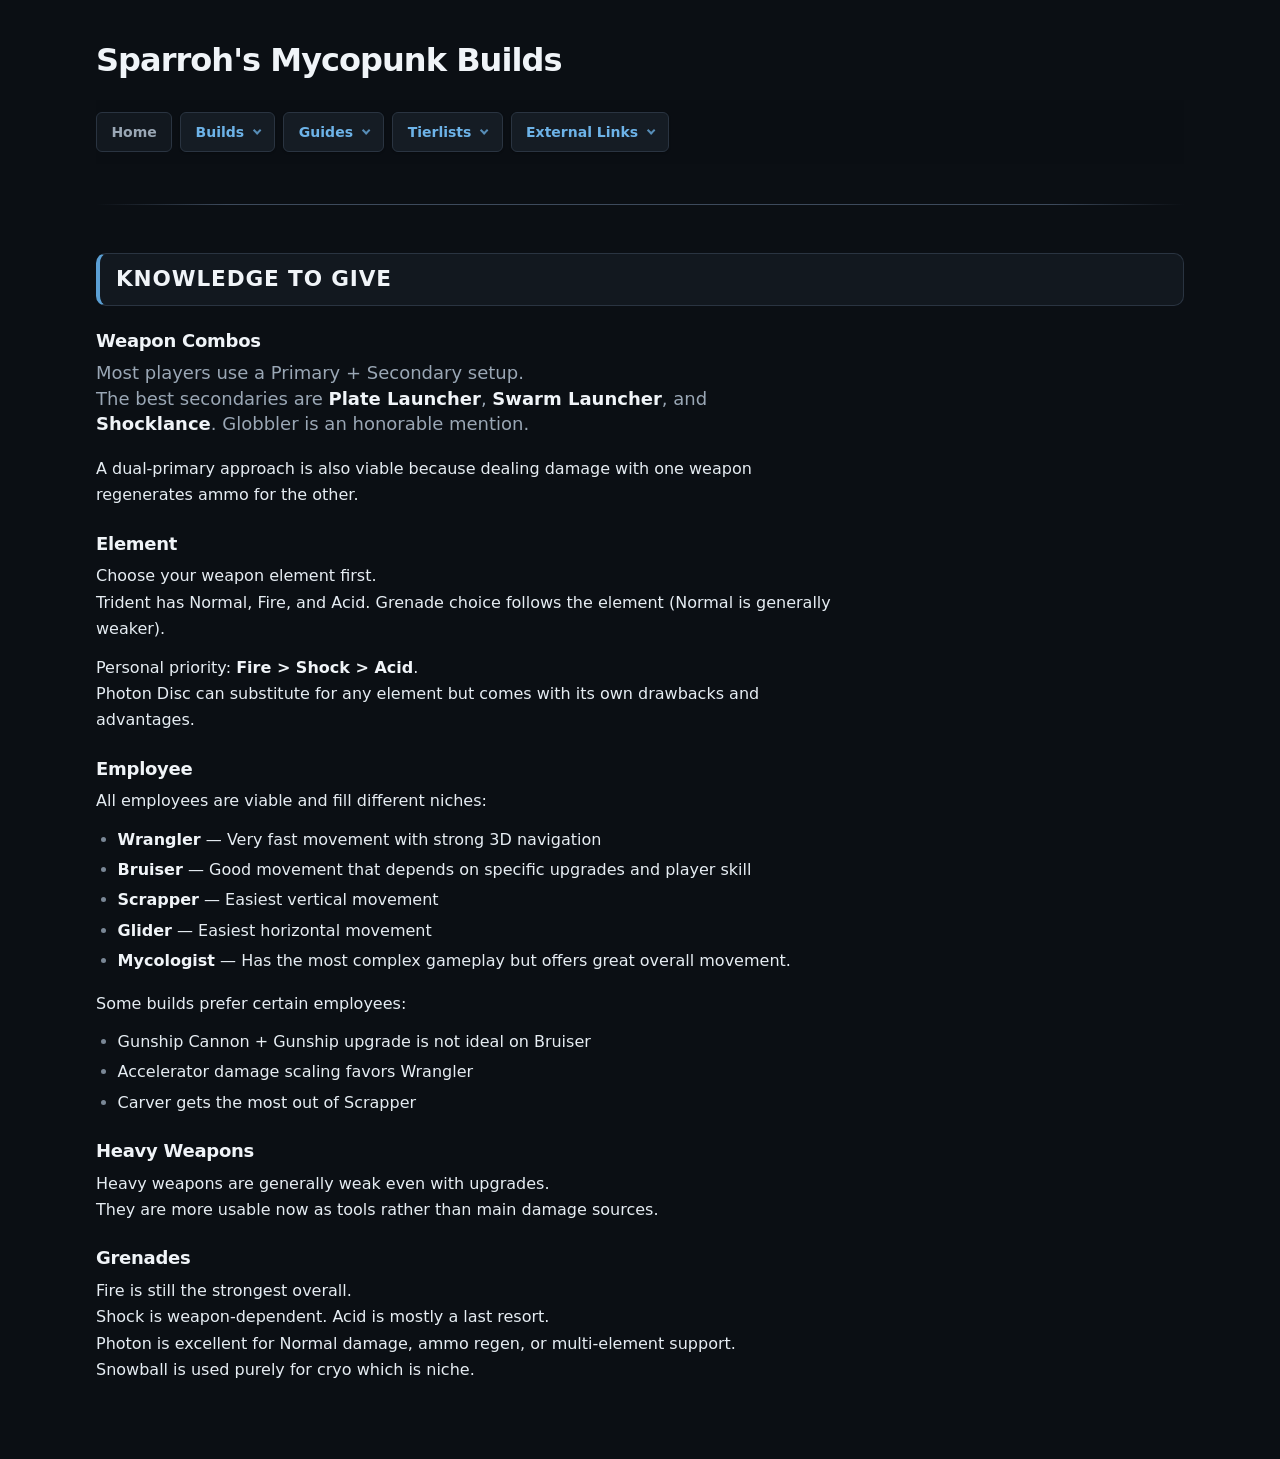
==== commit 8138efe6: "Add files via upload" ====
--- a/index.html
+++ b/index.html
@@ -37,13 +37,17 @@
       <a class="nav-dropdown-link" href="tierlists/weapon_tierlist.html">Weapon Tierlist</a>
     </div>
   </details>
-</nav>
-<nav class="top-nav top-nav-secondary" aria-label="Resources">
-  <a class="nav-link nav-link-external" href="https://coloronx.github.io/Mycopunk_UpgradeSolver/" target="_blank" rel="noopener noreferrer" title="Opens in a new tab" aria-label="Grid Solver (external link)">Grid Solver<span class="nav-external-mark" aria-hidden="true">↗</span></a>
-  <a class="nav-link nav-link-external" href="https://docs.google.com/spreadsheets/d/16D7SskcxR_eVl4gwiiJHAC6Uj51Nqve1ip5ZPJP40NQ/edit?gid=1144611215#gid=1144611215" target="_blank" rel="noopener noreferrer" title="Opens in a new tab" aria-label="Carson&#x27;s Builds (external link)">Carson&#x27;s Builds<span class="nav-external-mark" aria-hidden="true">↗</span></a>
-  <a class="nav-link nav-link-external" href="https://mycopunk.miraheze.org/wiki/Main_Page" target="_blank" rel="noopener noreferrer" title="Opens in a new tab" aria-label="Wiki (external link)">Wiki<span class="nav-external-mark" aria-hidden="true">↗</span></a>
-  <a class="nav-link nav-link-external" href="https://thunderstore.io/c/mycopunk/" target="_blank" rel="noopener noreferrer" title="Opens in a new tab" aria-label="Modding (external link)">Modding<span class="nav-external-mark" aria-hidden="true">↗</span></a>
-  <a class="nav-link nav-link-external" href="https://www.speedrun.com/Mycopunk" target="_blank" rel="noopener noreferrer" title="Opens in a new tab" aria-label="Speedrunning (external link)">Speedrunning<span class="nav-external-mark" aria-hidden="true">↗</span></a>
+  <details class="nav-dropdown" data-nav-section="external">
+    <summary class="nav-link nav-dropdown-trigger">External Links<span class="nav-dropdown-caret" aria-hidden="true"></span></summary>
+    <div class="nav-dropdown-panel" role="group" aria-label="External links">
+      <a class="nav-dropdown-link nav-dropdown-link-external" href="https://coloronx.github.io/Mycopunk_UpgradeSolver/" target="_blank" rel="noopener noreferrer" title="Opens in a new tab" aria-label="Grid Solver (external link)">Grid Solver<span class="nav-external-mark" aria-hidden="true">↗</span></a>
+      <a class="nav-dropdown-link nav-dropdown-link-external" href="https://docs.google.com/spreadsheets/d/16D7SskcxR_eVl4gwiiJHAC6Uj51Nqve1ip5ZPJP40NQ/edit?gid=1144611215#gid=1144611215" target="_blank" rel="noopener noreferrer" title="Opens in a new tab" aria-label="Carson&#x27;s Builds (external link)">Carson&#x27;s Builds<span class="nav-external-mark" aria-hidden="true">↗</span></a>
+      <a class="nav-dropdown-link nav-dropdown-link-external" href="https://mycopunk.miraheze.org/wiki/Main_Page" target="_blank" rel="noopener noreferrer" title="Opens in a new tab" aria-label="Wiki (external link)">Wiki<span class="nav-external-mark" aria-hidden="true">↗</span></a>
+      <a class="nav-dropdown-link nav-dropdown-link-external" href="https://modding.mycopunk.wiki/" target="_blank" rel="noopener noreferrer" title="Opens in a new tab" aria-label="Modding Wiki (external link)">Modding Wiki<span class="nav-external-mark" aria-hidden="true">↗</span></a>
+      <a class="nav-dropdown-link nav-dropdown-link-external" href="https://thunderstore.io/c/mycopunk/" target="_blank" rel="noopener noreferrer" title="Opens in a new tab" aria-label="Thunderstore (external link)">Thunderstore<span class="nav-external-mark" aria-hidden="true">↗</span></a>
+      <a class="nav-dropdown-link nav-dropdown-link-external" href="https://www.speedrun.com/Mycopunk" target="_blank" rel="noopener noreferrer" title="Opens in a new tab" aria-label="Speedrunning (external link)">Speedrunning<span class="nav-external-mark" aria-hidden="true">↗</span></a>
+    </div>
+  </details>
 </nav>
 <hr>
 
--- a/css/style.css
+++ b/css/style.css
@@ -653,11 +653,270 @@
   box-shadow: var(--shadow-focus);
 }
 
+.nav-dropdown-link-external {
+  display: flex;
+  align-items: center;
+  justify-content: space-between;
+  gap: var(--space-2);
+}
+
+.nav-dropdown-link-external .nav-external-mark {
+  flex-shrink: 0;
+  margin-inline-start: 0.35rem;
+  color: var(--color-text-subtle);
+  font-size: 0.85em;
+  opacity: 0.85;
+}
+
+.nav-dropdown-link-external:hover .nav-external-mark {
+  color: var(--color-link-hover);
+  opacity: 1;
+}
+
+
 .page-placeholder {
   margin-top: var(--space-6);
   color: var(--color-text-subtle);
   font-size: var(--text-sm);
 }
+
+/* -----------------------------------------------------------------------------
+   Weapon tierlist (Tiermaker-style rows)
+   ----------------------------------------------------------------------------- */
+
+.tierlist {
+  display: flex;
+  flex-direction: column;
+  gap: var(--space-2);
+  margin: var(--space-6) 0 var(--space-10);
+  max-width: none;
+}
+
+.tierlist-row {
+  display: grid;
+  grid-template-columns: 3.25rem minmax(0, 1fr);
+  gap: 0;
+  min-height: 5.5rem;
+  border: 1px solid var(--color-border);
+  border-radius: var(--radius-md);
+  overflow: hidden;
+  background: var(--color-surface);
+  box-shadow: var(--shadow-sm);
+}
+
+.tierlist-label {
+  display: flex;
+  align-items: center;
+  justify-content: center;
+  margin: 0;
+  padding: var(--space-2);
+  font-size: var(--text-xl);
+  font-weight: 800;
+  letter-spacing: 0.04em;
+  line-height: 1;
+  border-inline-end: 1px solid var(--color-border);
+  user-select: none;
+}
+
+/* Tier label colors — row also carries .tier-s … .tier-f */
+.tierlist-row.tier-s .tierlist-label {
+  color: var(--tier-s);
+  background: var(--tier-s-bg);
+  border-inline-end-color: var(--tier-s-border);
+}
+
+.tierlist-row.tier-a .tierlist-label {
+  color: var(--tier-a);
+  background: var(--tier-a-bg);
+  border-inline-end-color: var(--tier-a-border);
+}
+
+.tierlist-row.tier-b .tierlist-label {
+  color: var(--tier-b);
+  background: var(--tier-b-bg);
+  border-inline-end-color: var(--tier-b-border);
+}
+
+.tierlist-row.tier-c .tierlist-label {
+  color: var(--tier-c);
+  background: var(--tier-c-bg);
+  border-inline-end-color: var(--tier-c-border);
+}
+
+.tierlist-row.tier-d .tierlist-label {
+  color: var(--tier-d);
+  background: var(--tier-d-bg);
+  border-inline-end-color: var(--tier-d-border);
+}
+
+.tierlist-row.tier-f .tierlist-label {
+  color: var(--tier-f);
+  background: var(--tier-f-bg);
+  border-inline-end-color: var(--tier-f-border);
+}
+
+.tierlist-items {
+  display: flex;
+  flex-wrap: wrap;
+  align-items: flex-start;
+  gap: var(--space-2);
+  padding: var(--space-2);
+  background: color-mix(in srgb, var(--color-bg) 55%, var(--color-surface));
+  min-height: 100%;
+}
+
+@supports not (background: color-mix(in srgb, black 50%, white)) {
+  .tierlist-items {
+    background: rgba(11, 15, 20, 0.45);
+  }
+}
+
+.tierlist-item {
+  position: relative;
+  display: flex;
+  flex-direction: column;
+  width: 6.75rem;
+  margin: 0;
+  border: 1px solid var(--color-border);
+  border-radius: var(--radius-sm);
+  background: var(--color-bg-elevated);
+  box-shadow: var(--shadow-sm);
+  overflow: hidden;
+  transition:
+    border-color var(--duration) var(--ease),
+    box-shadow var(--duration) var(--ease),
+    background-color var(--duration) var(--ease);
+}
+
+.tierlist-item[open],
+.tierlist-item:hover {
+  border-color: var(--color-border-strong);
+  box-shadow: var(--shadow-md);
+}
+
+.tierlist-item[open] {
+  border-color: var(--color-accent);
+  z-index: 2;
+}
+
+.tierlist-item-summary {
+  display: flex;
+  flex-direction: column;
+  align-items: center;
+  gap: var(--space-1);
+  padding: var(--space-2) var(--space-1) var(--space-2);
+  cursor: pointer;
+  list-style: none;
+  user-select: none;
+}
+
+.tierlist-item-summary::-webkit-details-marker {
+  display: none;
+}
+
+.tierlist-item-summary:focus-visible {
+  outline: none;
+  box-shadow: var(--shadow-focus);
+}
+
+.tierlist-item-static {
+  align-items: center;
+  padding: var(--space-2) var(--space-1);
+  gap: var(--space-1);
+}
+
+.tierlist-item-img {
+  display: block;
+  width: 4.5rem;
+  height: 4.5rem;
+  object-fit: contain;
+  border-radius: var(--radius-sm);
+  background: var(--color-bg);
+  border: 1px solid var(--color-border);
+}
+
+.tierlist-item-img-missing {
+  background: repeating-linear-gradient(
+    -45deg,
+    var(--color-surface),
+    var(--color-surface) 6px,
+    var(--color-bg) 6px,
+    var(--color-bg) 12px
+  );
+}
+
+.tierlist-item-name {
+  display: block;
+  width: 100%;
+  padding: 0 var(--space-1);
+  color: var(--color-heading);
+  font-size: 0.7rem;
+  font-weight: 600;
+  line-height: 1.25;
+  text-align: center;
+  text-wrap: balance;
+}
+
+.tierlist-item-caret {
+  display: inline-block;
+  width: 0.4em;
+  height: 0.4em;
+  margin-top: 0.1rem;
+  border-right: 1.5px solid var(--color-text-subtle);
+  border-bottom: 1.5px solid var(--color-text-subtle);
+  transform: translateY(-0.1em) rotate(45deg);
+  opacity: 0.7;
+  transition: transform var(--duration) var(--ease), opacity var(--duration) var(--ease);
+}
+
+.tierlist-item[open] .tierlist-item-caret {
+  transform: translateY(0.1em) rotate(225deg);
+  opacity: 1;
+  border-color: var(--color-accent);
+}
+
+.tierlist-item-comment {
+  padding: var(--space-2) var(--space-2) var(--space-3);
+  border-top: 1px solid var(--color-border);
+  background: var(--color-surface);
+}
+
+.tierlist-item-comment p {
+  margin: 0;
+  max-width: none;
+  color: var(--color-text-muted);
+  font-size: var(--text-xs);
+  line-height: var(--leading-snug);
+}
+
+/* Expanded tile can grow wider so comment is readable */
+.tierlist-item[open] {
+  width: min(18rem, 100%);
+}
+
+@media (max-width: 640px) {
+  .tierlist-row {
+    grid-template-columns: 2.5rem minmax(0, 1fr);
+  }
+
+  .tierlist-label {
+    font-size: var(--text-lg);
+  }
+
+  .tierlist-item {
+    width: 5.75rem;
+  }
+
+  .tierlist-item[open] {
+    width: min(100%, 16rem);
+  }
+
+  .tierlist-item-img {
+    width: 3.75rem;
+    height: 3.75rem;
+  }
+}
+
 
 
 
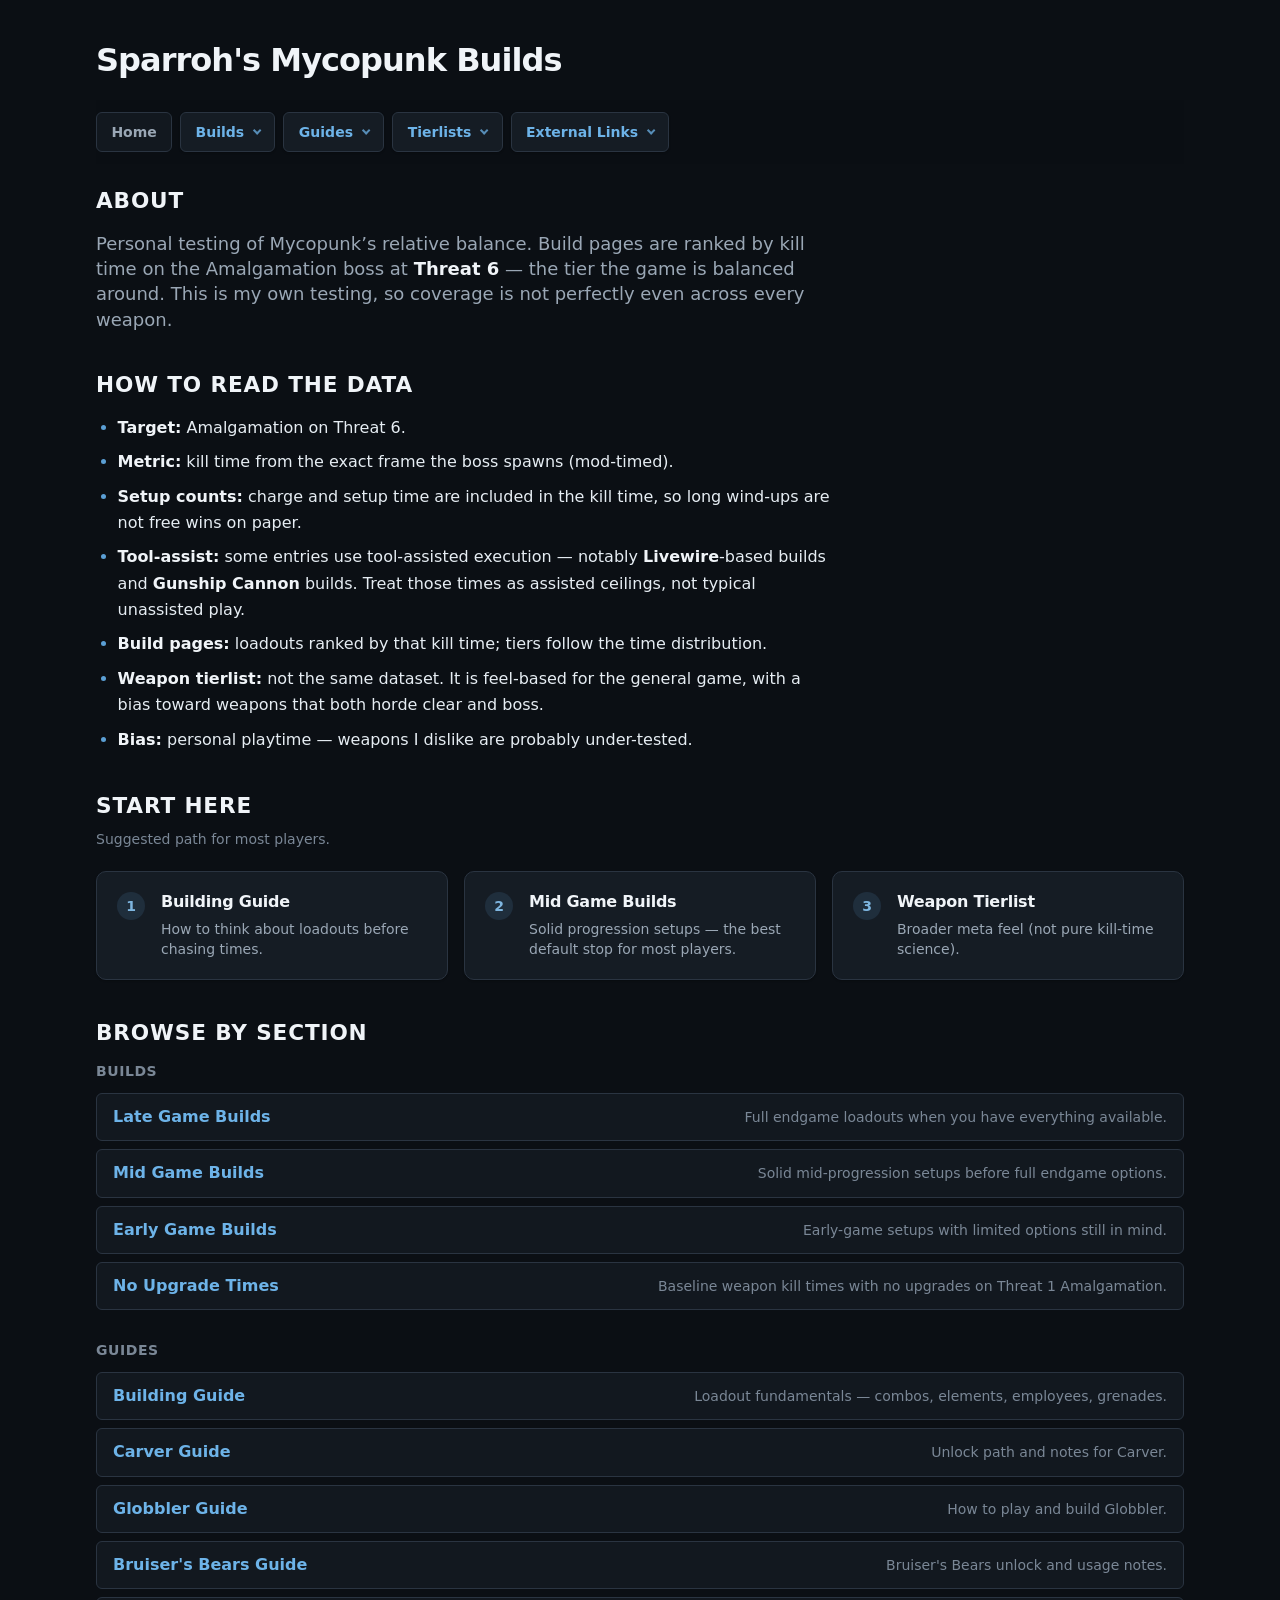
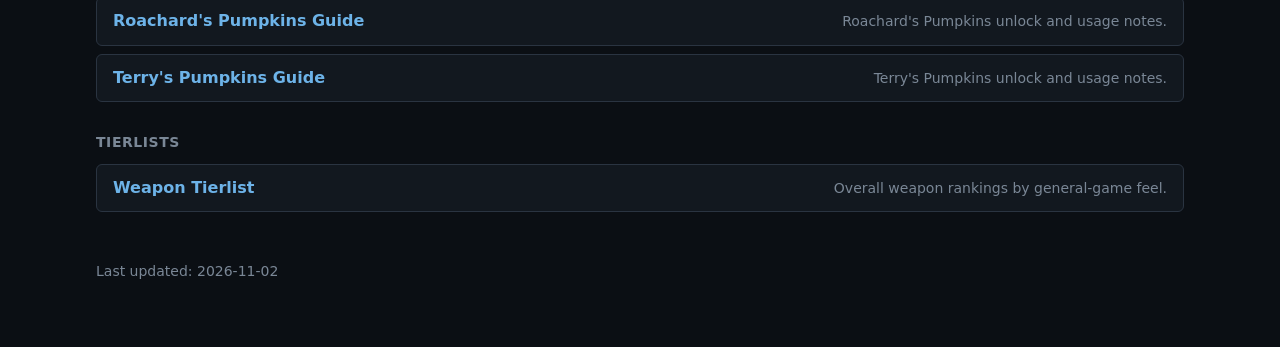
==== commit 463e75fb: "Add files via upload" ====
--- a/index.html
+++ b/index.html
@@ -25,7 +25,6 @@
       <a class="nav-dropdown-link" href="guides/building_guide.html">Building Guide</a>
       <a class="nav-dropdown-link" href="guides/carver_guide.html">Carver Guide</a>
       <a class="nav-dropdown-link" href="guides/globbler_guide.html">Globbler Guide</a>
-      <a class="nav-dropdown-link" href="guides/modding_guide.html">Modding Guide</a>
       <a class="nav-dropdown-link" href="guides/bruisers_bears_guide.html">Bruiser&#x27;s Bears Guide</a>
       <a class="nav-dropdown-link" href="guides/roachards_pumpkins_guide.html">Roachard&#x27;s Pumpkins Guide</a>
       <a class="nav-dropdown-link" href="guides/terrys_pumpkins_guide.html">Terry&#x27;s Pumpkins Guide</a>
@@ -49,46 +48,156 @@
     </div>
   </details>
 </nav>
-<hr>
-
-<h2>Knowledge to Give</h2>
-
-<h3>Weapon Combos</h3>
-<p>Most players use a Primary + Secondary setup.<br>
-The best secondaries are <strong>Plate Launcher</strong>, <strong>Swarm Launcher</strong>, and <strong>Shocklance</strong>. Globbler is an honorable mention.</p>
-<p>A dual-primary approach is also viable because dealing damage with one weapon regenerates ammo for the other.</p>
-
-<h3>Element</h3>
-<p>Choose your weapon element first.<br>
-Trident has Normal, Fire, and Acid. Grenade choice follows the element (Normal is generally weaker).</p>
-<p>Personal priority: <strong>Fire > Shock > Acid</strong>.<br>
-Photon Disc can substitute for any element but comes with its own drawbacks and advantages.</p>
-
-<h3>Employee</h3>
-<p>All employees are viable and fill different niches:</p>
-<ul>
-  <li><strong>Wrangler</strong> — Very fast movement with strong 3D navigation</li>
-  <li><strong>Bruiser</strong> — Good movement that depends on specific upgrades and player skill</li>
-  <li><strong>Scrapper</strong> — Easiest vertical movement</li>
-  <li><strong>Glider</strong> — Easiest horizontal movement</li>
-  <li><strong>Mycologist</strong> — Has the most complex gameplay but offers great overall movement.</li>
-</ul>
-<p>Some builds prefer certain employees:</p>
-<ul>
-  <li>Gunship Cannon + Gunship upgrade is not ideal on Bruiser</li>
-  <li>Accelerator damage scaling favors Wrangler</li>
-  <li>Carver gets the most out of Scrapper</li>
-</ul>
-
-<h3>Heavy Weapons</h3>
-<p>Heavy weapons are generally weak even with upgrades.<br>
-They are more usable now as tools rather than main damage sources.</p>
-
-<h3>Grenades</h3>
-<p>Fire is still the strongest overall.<br>
-Shock is weapon-dependent. Acid is mostly a last resort.<br>
-Photon is excellent for Normal damage, ammo regen, or multi-element support.<br>
-Snowball is used purely for cryo which is niche.</p>
+
+<main class="hub">
+  <section class="hub-intro" aria-labelledby="hub-intro-heading">
+    <h2 id="hub-intro-heading" class="hub-section-title">About</h2>
+    <p>
+      Personal testing of Mycopunk’s relative balance. Build pages are ranked by
+      kill time on the Amalgamation boss at <strong>Threat 6</strong> — the tier
+      the game is balanced around. This is my own testing, so coverage is not
+      perfectly even across every weapon.
+    </p>
+  </section>
+
+  <section class="hub-method" aria-labelledby="hub-method-heading">
+    <h2 id="hub-method-heading" class="hub-section-title">How to read the data</h2>
+    <ul class="hub-method-list">
+      <li><strong>Target:</strong> Amalgamation on Threat 6.</li>
+      <li><strong>Metric:</strong> kill time from the exact frame the boss spawns (mod-timed).</li>
+      <li><strong>Setup counts:</strong> charge and setup time are included in the kill time, so long wind-ups are not free wins on paper.</li>
+      <li><strong>Tool-assist:</strong> some entries use tool-assisted execution — notably <strong>Livewire</strong>-based builds and <strong>Gunship Cannon</strong> builds. Treat those times as assisted ceilings, not typical unassisted play.</li>
+      <li><strong>Build pages:</strong> loadouts ranked by that kill time; tiers follow the time distribution.</li>
+      <li><strong>Weapon tierlist:</strong> not the same dataset. It is feel-based for the general game, with a bias toward weapons that both horde clear and boss.</li>
+      <li><strong>Bias:</strong> personal playtime — weapons I dislike are probably under-tested.</li>
+    </ul>
+  </section>
+
+  <section class="hub-start" aria-labelledby="hub-start-heading">
+    <h2 id="hub-start-heading" class="hub-section-title">Start here</h2>
+    <p class="hub-start-lead">Suggested path for most players.</p>
+    <ol class="hub-cards">
+      <li>
+        <a class="hub-card" href="guides/building_guide.html">
+          <span class="hub-card-step" aria-hidden="true">1</span>
+          <span class="hub-card-body">
+            <span class="hub-card-title">Building Guide</span>
+            <span class="hub-card-desc">How to think about loadouts before chasing times.</span>
+          </span>
+        </a>
+      </li>
+      <li>
+        <a class="hub-card" href="builds/no_infusion_builds.html">
+          <span class="hub-card-step" aria-hidden="true">2</span>
+          <span class="hub-card-body">
+            <span class="hub-card-title">Mid Game Builds</span>
+            <span class="hub-card-desc">Solid progression setups — the best default stop for most players.</span>
+          </span>
+        </a>
+      </li>
+      <li>
+        <a class="hub-card" href="tierlists/weapon_tierlist.html">
+          <span class="hub-card-step" aria-hidden="true">3</span>
+          <span class="hub-card-body">
+            <span class="hub-card-title">Weapon Tierlist</span>
+            <span class="hub-card-desc">Broader meta feel (not pure kill-time science).</span>
+          </span>
+        </a>
+      </li>
+    </ol>
+  </section>
+
+  <section class="hub-browse" aria-labelledby="hub-browse-heading">
+    <h2 id="hub-browse-heading" class="hub-section-title">Browse by section</h2>
+
+    <div class="hub-browse-block">
+      <h3 class="hub-browse-label">Builds</h3>
+      <ul class="hub-link-list">
+        <li>
+          <a class="hub-link-row" href="builds/no_restriction_builds.html">
+            <span class="hub-link-title">Late Game Builds</span>
+            <span class="hub-link-desc">Full endgame loadouts when you have everything available.</span>
+          </a>
+        </li>
+        <li>
+          <a class="hub-link-row" href="builds/no_infusion_builds.html">
+            <span class="hub-link-title">Mid Game Builds</span>
+            <span class="hub-link-desc">Solid mid-progression setups before full endgame options.</span>
+          </a>
+        </li>
+        <li>
+          <a class="hub-link-row" href="builds/no_rotation_builds.html">
+            <span class="hub-link-title">Early Game Builds</span>
+            <span class="hub-link-desc">Early-game setups with limited options still in mind.</span>
+          </a>
+        </li>
+        <li>
+          <a class="hub-link-row" href="builds/no_upgrade_times.html">
+            <span class="hub-link-title">No Upgrade Times</span>
+            <span class="hub-link-desc">Baseline weapon kill times with no upgrades on Threat 1 Amalgamation.</span>
+          </a>
+        </li>
+      </ul>
+    </div>
+
+    <div class="hub-browse-block">
+      <h3 class="hub-browse-label">Guides</h3>
+      <ul class="hub-link-list">
+        <li>
+          <a class="hub-link-row" href="guides/building_guide.html">
+            <span class="hub-link-title">Building Guide</span>
+            <span class="hub-link-desc">Loadout fundamentals — combos, elements, employees, grenades.</span>
+          </a>
+        </li>
+        <li>
+          <a class="hub-link-row" href="guides/carver_guide.html">
+            <span class="hub-link-title">Carver Guide</span>
+            <span class="hub-link-desc">Unlock path and notes for Carver.</span>
+          </a>
+        </li>
+        <li>
+          <a class="hub-link-row" href="guides/globbler_guide.html">
+            <span class="hub-link-title">Globbler Guide</span>
+            <span class="hub-link-desc">How to play and build Globbler.</span>
+          </a>
+        </li>
+        <li>
+          <a class="hub-link-row" href="guides/bruisers_bears_guide.html">
+            <span class="hub-link-title">Bruiser&#x27;s Bears Guide</span>
+            <span class="hub-link-desc">Bruiser&#x27;s Bears unlock and usage notes.</span>
+          </a>
+        </li>
+        <li>
+          <a class="hub-link-row" href="guides/roachards_pumpkins_guide.html">
+            <span class="hub-link-title">Roachard&#x27;s Pumpkins Guide</span>
+            <span class="hub-link-desc">Roachard&#x27;s Pumpkins unlock and usage notes.</span>
+          </a>
+        </li>
+        <li>
+          <a class="hub-link-row" href="guides/terrys_pumpkins_guide.html">
+            <span class="hub-link-title">Terry&#x27;s Pumpkins Guide</span>
+            <span class="hub-link-desc">Terry&#x27;s Pumpkins unlock and usage notes.</span>
+          </a>
+        </li>
+      </ul>
+    </div>
+
+    <div class="hub-browse-block">
+      <h3 class="hub-browse-label">Tierlists</h3>
+      <ul class="hub-link-list">
+        <li>
+          <a class="hub-link-row" href="tierlists/weapon_tierlist.html">
+            <span class="hub-link-title">Weapon Tierlist</span>
+            <span class="hub-link-desc">Overall weapon rankings by general-game feel.</span>
+          </a>
+        </li>
+      </ul>
+    </div>
+  </section>
+
+  <p class="hub-updated"><time datetime="2026-11-02">Last updated: 2026-11-02</time></p>
+</main>
+
 <script>
 (function () {
   var nav = document.querySelector(".top-nav");
--- a/css/style.css
+++ b/css/style.css
@@ -1248,6 +1248,237 @@
 
 
 /* -----------------------------------------------------------------------------
+   Home hub
+   ----------------------------------------------------------------------------- */
+
+.hub {
+  margin-top: var(--space-6);
+}
+
+.hub > section + section {
+  margin-top: var(--space-10);
+}
+
+.hub-section-title {
+  margin-top: 0;
+  margin-bottom: var(--space-4);
+}
+
+.hub-intro p {
+  color: var(--color-text-muted);
+  font-size: var(--text-lg);
+  line-height: var(--leading-snug);
+  max-width: var(--prose-max);
+}
+
+.hub-method-list {
+  margin: 0;
+  padding-inline-start: 1.35rem;
+  max-width: var(--prose-max);
+  color: var(--color-text);
+}
+
+.hub-method-list li {
+  margin-block: var(--space-2);
+}
+
+.hub-method-list li::marker {
+  color: var(--color-accent);
+}
+
+.hub-start-lead {
+  margin-top: calc(-1 * var(--space-2));
+  margin-bottom: var(--space-5);
+  color: var(--color-text-subtle);
+  font-size: var(--text-sm);
+}
+
+.hub-cards {
+  list-style: none;
+  margin: 0;
+  padding: 0;
+  display: grid;
+  grid-template-columns: 1fr;
+  gap: var(--space-3);
+  max-width: none;
+}
+
+@media (min-width: 720px) {
+  .hub-cards {
+    grid-template-columns: repeat(3, minmax(0, 1fr));
+    gap: var(--space-4);
+  }
+}
+
+.hub-cards > li {
+  margin: 0;
+  min-width: 0;
+}
+
+.hub-card {
+  display: flex;
+  gap: var(--space-4);
+  align-items: flex-start;
+  height: 100%;
+  padding: var(--space-5);
+  border: 1px solid var(--color-border);
+  border-radius: var(--radius-md);
+  background: var(--color-surface);
+  box-shadow: var(--shadow-sm);
+  text-decoration: none;
+  color: inherit;
+  transition:
+    border-color var(--duration) var(--ease),
+    background-color var(--duration) var(--ease),
+    box-shadow var(--duration) var(--ease);
+}
+
+.hub-card:hover {
+  border-color: var(--color-border-strong);
+  background: var(--color-surface-hover);
+  box-shadow: var(--shadow-md);
+  color: inherit;
+}
+
+.hub-card:focus-visible {
+  outline: 2px solid var(--color-focus);
+  outline-offset: 3px;
+}
+
+.hub-card-step {
+  flex: 0 0 auto;
+  display: inline-flex;
+  align-items: center;
+  justify-content: center;
+  width: 1.75rem;
+  height: 1.75rem;
+  border-radius: 999px;
+  background: var(--color-accent-muted);
+  color: var(--color-accent-hover);
+  font-size: var(--text-sm);
+  font-weight: 700;
+  line-height: 1;
+}
+
+.hub-card-body {
+  display: flex;
+  flex-direction: column;
+  gap: var(--space-2);
+  min-width: 0;
+}
+
+.hub-card-title {
+  color: var(--color-heading);
+  font-size: var(--text-base);
+  font-weight: 650;
+  letter-spacing: -0.015em;
+  line-height: var(--leading-tight);
+}
+
+.hub-card:hover .hub-card-title {
+  color: var(--color-link-hover);
+}
+
+.hub-card-desc {
+  color: var(--color-text-muted);
+  font-size: var(--text-sm);
+  line-height: var(--leading-snug);
+}
+
+.hub-browse-block + .hub-browse-block {
+  margin-top: var(--space-8);
+}
+
+.hub-browse-label {
+  margin: 0 0 var(--space-3);
+  font-size: var(--text-sm);
+  font-weight: 650;
+  letter-spacing: var(--tracking-wide);
+  text-transform: uppercase;
+  color: var(--color-text-subtle);
+}
+
+.hub-link-list {
+  list-style: none;
+  margin: 0;
+  padding: 0;
+  display: grid;
+  gap: var(--space-2);
+  max-width: none;
+}
+
+.hub-link-list > li {
+  margin: 0;
+}
+
+.hub-link-row {
+  display: flex;
+  flex-direction: column;
+  gap: var(--space-1);
+  padding: var(--space-3) var(--space-4);
+  border: 1px solid var(--color-border);
+  border-radius: var(--radius-sm);
+  background: var(--color-bg-elevated);
+  text-decoration: none;
+  color: inherit;
+  transition:
+    border-color var(--duration) var(--ease),
+    background-color var(--duration) var(--ease);
+}
+
+@media (min-width: 640px) {
+  .hub-link-row {
+    flex-direction: row;
+    align-items: baseline;
+    justify-content: space-between;
+    gap: var(--space-6);
+  }
+}
+
+.hub-link-row:hover {
+  border-color: var(--color-border-strong);
+  background: var(--color-surface-hover);
+  color: inherit;
+}
+
+.hub-link-row:focus-visible {
+  outline: 2px solid var(--color-focus);
+  outline-offset: 3px;
+}
+
+.hub-link-title {
+  flex: 0 1 auto;
+  color: var(--color-link);
+  font-weight: 550;
+  line-height: var(--leading-snug);
+}
+
+.hub-link-row:hover .hub-link-title {
+  color: var(--color-link-hover);
+}
+
+.hub-link-desc {
+  flex: 1 1 auto;
+  color: var(--color-text-subtle);
+  font-size: var(--text-sm);
+  line-height: var(--leading-snug);
+}
+
+@media (min-width: 640px) {
+  .hub-link-desc {
+    text-align: end;
+  }
+}
+
+.hub-updated {
+  margin-top: var(--space-12);
+  margin-bottom: 0;
+  max-width: none;
+  color: var(--color-text-subtle);
+  font-size: var(--text-sm);
+}
+
+/* -----------------------------------------------------------------------------
    Guide / knowledge sections (README prose)
    ----------------------------------------------------------------------------- */
 
@@ -1261,9 +1492,516 @@
   letter-spacing: -0.015em;
 }
 
+/* Long-form guide pages rendered from Markdown */
+.guide-body {
+  margin-top: var(--space-4);
+  max-width: min(52rem, 100%);
+}
+
+.guide-body > .page-title {
+  margin-top: 0;
+}
+
+.guide-body > .page-title + p {
+  color: var(--color-text-muted);
+  font-size: var(--text-lg);
+  line-height: var(--leading-snug);
+  margin-bottom: var(--space-6);
+}
+
+.guide-body h2 {
+  /* Reset global h2:not([class]) tier-band chrome used on build pages */
+  display: block;
+  align-items: unset;
+  gap: unset;
+  margin: var(--space-12) 0 var(--space-5);
+  padding: 0;
+  border: 0;
+  border-radius: 0;
+  background: transparent;
+  color: var(--color-heading);
+  font-size: var(--text-xl);
+  font-weight: 700;
+  letter-spacing: var(--tracking-wide);
+  text-transform: uppercase;
+  line-height: var(--leading-tight);
+  scroll-margin-top: calc(var(--sticky-nav-offset) + 4.5rem);
+}
+
+.guide-body h2:first-of-type {
+  margin-top: var(--space-8);
+}
+
+
+.guide-body h3 {
+  margin-top: var(--space-8);
+  margin-bottom: var(--space-3);
+  font-size: var(--text-lg);
+  text-transform: none;
+  letter-spacing: -0.015em;
+  scroll-margin-top: calc(var(--sticky-nav-offset) + 4.5rem);
+}
+
+.guide-body h4 {
+  margin-top: var(--space-6);
+  margin-bottom: var(--space-2);
+  color: var(--color-heading);
+  font-size: var(--text-base);
+  font-weight: 650;
+  letter-spacing: -0.01em;
+  scroll-margin-top: calc(var(--sticky-nav-offset) + 4.5rem);
+}
+
+.guide-body p,
+.guide-body ul,
+.guide-body ol {
+  max-width: var(--prose-max);
+}
+
+.guide-body li + li {
+  margin-top: var(--space-1);
+}
+
+.guide-body hr {
+  margin: var(--space-10) 0;
+}
+
+.guide-body code {
+  font-family: var(--font-mono);
+  font-size: 0.92em;
+  padding: 0.1em 0.35em;
+  border-radius: var(--radius-sm);
+  background: var(--color-bg-elevated);
+  border: 1px solid var(--color-border);
+  color: var(--color-heading);
+}
+
+.guide-body pre {
+  margin: 0 0 var(--space-4);
+  padding: var(--space-4);
+  overflow-x: auto;
+  border: 1px solid var(--color-border);
+  border-radius: var(--radius-md);
+  background: var(--color-bg-elevated);
+  box-shadow: var(--shadow-sm);
+}
+
+.guide-body pre code {
+  padding: 0;
+  border: 0;
+  background: transparent;
+  font-size: var(--text-sm);
+}
+
+.guide-table-wrap {
+  margin: 0 0 var(--space-5);
+  max-width: 100%;
+  overflow-x: auto;
+  border: 1px solid var(--color-border);
+  border-radius: var(--radius-md);
+  background: var(--color-surface);
+  box-shadow: var(--shadow-sm);
+}
+
+.guide-table {
+  width: 100%;
+  border-collapse: collapse;
+  font-size: var(--text-sm);
+  line-height: var(--leading-snug);
+}
+
+.guide-table th,
+.guide-table td {
+  padding: var(--space-3) var(--space-4);
+  text-align: left;
+  vertical-align: top;
+  border-bottom: 1px solid var(--color-border);
+}
+
+.guide-table th {
+  background: var(--color-bg-elevated);
+  color: var(--color-heading);
+  font-weight: 650;
+  letter-spacing: 0.01em;
+  white-space: nowrap;
+}
+
+.guide-table tbody tr:last-child td {
+  border-bottom: 0;
+}
+
+.guide-table tbody tr:nth-child(even) td {
+  background: color-mix(in srgb, var(--color-bg-elevated) 55%, transparent);
+}
+
+@supports not (background: color-mix(in srgb, black 50%, white)) {
+  .guide-table tbody tr:nth-child(even) td {
+    background: rgba(18, 24, 31, 0.45);
+  }
+}
+
+.guide-table tbody tr:hover td {
+  background: var(--color-surface-hover);
+}
+
+.guide-body + .page-source {
+  margin-top: var(--space-10);
+}
+
+/* -----------------------------------------------------------------------------
+   Scavenger / location guides (picture-led unlock walks)
+   ----------------------------------------------------------------------------- */
+
+.guide-body.guide-scavenger {
+  max-width: min(58rem, 100%);
+}
+
+.guide-body.guide-scavenger > .page-title + p {
+  margin-bottom: var(--space-5);
+}
+
+/* Compact jump list under "At a glance" */
+.guide-scavenger h2#at-a-glance + ol,
+.guide-scavenger h2#how-to-use-this-guide + ul {
+  max-width: none;
+}
+
+.guide-scavenger h2#at-a-glance + ol {
+  display: grid;
+  gap: var(--space-2);
+  margin: 0 0 var(--space-6);
+  padding: var(--space-4);
+  list-style: none;
+  counter-reset: glance;
+  border: 1px solid var(--color-border);
+  border-radius: var(--radius-md);
+  background: var(--color-bg-elevated);
+  box-shadow: var(--shadow-sm);
+}
+
+.guide-scavenger h2#at-a-glance + ol > li {
+  position: relative;
+  margin: 0;
+  padding: var(--space-2) var(--space-3) var(--space-2) 2.75rem;
+  border-radius: var(--radius-sm);
+  line-height: var(--leading-snug);
+}
+
+.guide-scavenger h2#at-a-glance + ol > li::before {
+  counter-increment: glance;
+  content: counter(glance);
+  position: absolute;
+  left: var(--space-2);
+  top: 50%;
+  transform: translateY(-50%);
+  display: inline-flex;
+  align-items: center;
+  justify-content: center;
+  width: 1.75rem;
+  height: 1.75rem;
+  border-radius: 999px;
+  background: var(--color-accent-muted);
+  border: 1px solid color-mix(in srgb, var(--color-accent) 45%, var(--color-border));
+  color: var(--color-link);
+  font-size: var(--text-xs);
+  font-weight: 700;
+  font-variant-numeric: tabular-nums;
+}
+
+.guide-scavenger h2#at-a-glance + ol > li:hover {
+  background: var(--color-surface-hover);
+}
+
+.guide-scavenger h2#at-a-glance + ol a {
+  color: var(--color-link);
+  text-decoration: none;
+  font-weight: 550;
+}
+
+.guide-scavenger h2#at-a-glance + ol a:hover {
+  color: var(--color-link-hover);
+  text-decoration: underline;
+  text-underline-offset: 0.12em;
+}
+
+/* Step cards (quest chain + collect steps) */
+.guide-step {
+  margin: var(--space-8) 0;
+  border: 1px solid var(--color-border);
+  border-radius: var(--radius-md);
+  background: var(--color-surface);
+  box-shadow: var(--shadow-sm);
+  overflow: hidden;
+}
+
+.guide-step > h2 {
+  display: block;
+  margin: 0;
+  padding: var(--space-4) var(--space-5);
+  border: 0;
+  border-bottom: 1px solid var(--color-border);
+  border-radius: 0;
+  background: var(--color-bg-elevated);
+  color: var(--color-heading);
+  text-transform: none;
+  letter-spacing: -0.015em;
+  font-size: var(--text-lg);
+  font-weight: 700;
+  line-height: var(--leading-snug);
+  scroll-margin-top: calc(var(--sticky-nav-offset) + 4.5rem);
+}
+
+.guide-step-body {
+  padding: var(--space-4) var(--space-5) var(--space-5);
+}
+
+.guide-step-body > :first-child {
+  margin-top: 0;
+}
+
+.guide-step-body > :last-child {
+  margin-bottom: 0;
+}
+
+.guide-step-body p,
+.guide-step-body ul,
+.guide-step-body ol {
+  max-width: none;
+}
+
+.guide-step-body h3 {
+  margin-top: var(--space-5);
+  margin-bottom: var(--space-3);
+  padding-top: var(--space-2);
+  border-top: 1px solid var(--color-border);
+  font-size: var(--text-base);
+}
+
+.guide-step-body h3:first-child {
+  margin-top: 0;
+  padding-top: 0;
+  border-top: 0;
+}
+
+.guide-scavenger p strong:first-child {
+  color: var(--color-heading);
+}
+
+/* Figures — primary scavenger media */
+.guide-figure {
+  margin: 0 0 var(--space-5);
+  max-width: 100%;
+  padding: 0;
+  border: 1px solid var(--color-border);
+  border-radius: var(--radius-md);
+  background: var(--color-bg-elevated);
+  box-shadow: var(--shadow-sm);
+  overflow: hidden;
+}
+
+.guide-step-body .guide-figure {
+  border-radius: var(--radius-sm);
+}
+
+
+.guide-figure img,
+.guide-figure .guide-video {
+  display: block;
+  width: 100%;
+  height: auto;
+  vertical-align: middle;
+  background: #000;
+}
+
+.guide-figure-overview {
+  margin-bottom: var(--space-6);
+}
+
+.guide-figure-overview img {
+  width: 100%;
+}
+
+.guide-figure figcaption {
+  margin: 0;
+  padding: var(--space-3) var(--space-4);
+  border-top: 1px solid var(--color-border);
+  color: var(--color-text-muted);
+  font-size: var(--text-sm);
+  line-height: var(--leading-snug);
+}
+
+.guide-figure-video .guide-video {
+  max-height: min(70vh, 28rem);
+  background: #000;
+}
+
+/* YouTube embeds — 16:9 box inside guide figures */
+.guide-youtube {
+  position: relative;
+  width: 100%;
+  aspect-ratio: 16 / 9;
+  background: #000;
+}
+
+.guide-youtube-frame {
+  position: absolute;
+  inset: 0;
+  width: 100%;
+  height: 100%;
+  border: 0;
+  display: block;
+}
+
+@supports not (aspect-ratio: 16 / 9) {
+  .guide-youtube {
+    height: 0;
+    padding-bottom: 56.25%;
+  }
+}
+
+
+.guide-figure-pending-frame {
+  display: flex;
+  align-items: center;
+  justify-content: center;
+  min-height: 10rem;
+  padding: var(--space-6);
+  background:
+    repeating-linear-gradient(
+      -45deg,
+      transparent,
+      transparent 8px,
+      rgba(42, 52, 65, 0.35) 8px,
+      rgba(42, 52, 65, 0.35) 16px
+    ),
+    var(--color-bg-elevated);
+  border: 0;
+}
+
+.guide-figure-pending-label {
+  display: inline-block;
+  padding: var(--space-2) var(--space-4);
+  border: 1px dashed var(--color-border-strong);
+  border-radius: var(--radius-sm);
+  background: var(--color-surface);
+  color: var(--color-text-subtle);
+  font-size: var(--text-sm);
+  font-weight: 550;
+  text-align: center;
+}
+
+/* Pair of related shots (mission select + permanent map example) */
+.guide-media-row {
+  display: grid;
+  gap: var(--space-4);
+  margin: 0 0 var(--space-5);
+  max-width: none;
+}
+
+@media (min-width: 720px) {
+  .guide-media-row {
+    grid-template-columns: 1fr 1fr;
+    align-items: start;
+  }
+
+  .guide-media-row .guide-figure {
+    margin-bottom: 0;
+  }
+}
+
+/* Collect-on-map: numbered location grid under overview */
+.guide-locations {
+  display: grid;
+  gap: var(--space-5);
+  margin: 0 0 var(--space-6);
+  max-width: none;
+}
+
+@media (min-width: 720px) {
+  .guide-locations {
+    grid-template-columns: repeat(2, minmax(0, 1fr));
+  }
+}
+
+.guide-location {
+  display: flex;
+  flex-direction: column;
+  gap: var(--space-3);
+  margin: 0;
+  padding: var(--space-4);
+  border: 1px solid var(--color-border);
+  border-radius: var(--radius-md);
+  background: var(--color-surface);
+  box-shadow: var(--shadow-sm);
+}
+
+.guide-location-header {
+  display: flex;
+  align-items: flex-start;
+  gap: var(--space-3);
+}
+
+.guide-location-num {
+  flex: 0 0 auto;
+  display: inline-flex;
+  align-items: center;
+  justify-content: center;
+  width: 2rem;
+  height: 2rem;
+  border-radius: 999px;
+  background: var(--color-accent-muted);
+  border: 1px solid color-mix(in srgb, var(--color-accent) 45%, var(--color-border));
+  color: var(--color-link);
+  font-size: var(--text-sm);
+  font-weight: 700;
+  font-variant-numeric: tabular-nums;
+  line-height: 1;
+}
+
+.guide-location h3 {
+  margin: 0;
+  font-size: var(--text-base);
+  scroll-margin-top: calc(var(--sticky-nav-offset) + 4.5rem);
+}
+
+.guide-location .guide-figure {
+  margin-bottom: 0;
+}
+
+.guide-location > p,
+.guide-location > ul {
+  margin: 0;
+  max-width: none;
+  font-size: var(--text-sm);
+  color: var(--color-text-muted);
+}
+
+/* Tips under a location stay tight */
+.guide-scavenger .guide-figure + p,
+.guide-scavenger .guide-figure + ul,
+.guide-scavenger p + ul {
+  max-width: none;
+}
+
+.guide-scavenger ul {
+  margin-top: 0;
+}
+
+.guide-scavenger hr {
+  margin: var(--space-10) 0;
+  border: 0;
+  border-top: 1px solid var(--color-border);
+  background: transparent;
+  height: 0;
+}
+
+
+
+
 /* -----------------------------------------------------------------------------
    Accessibility & motion
    ----------------------------------------------------------------------------- */
+
 
 @media (prefers-reduced-motion: reduce) {
   html {
